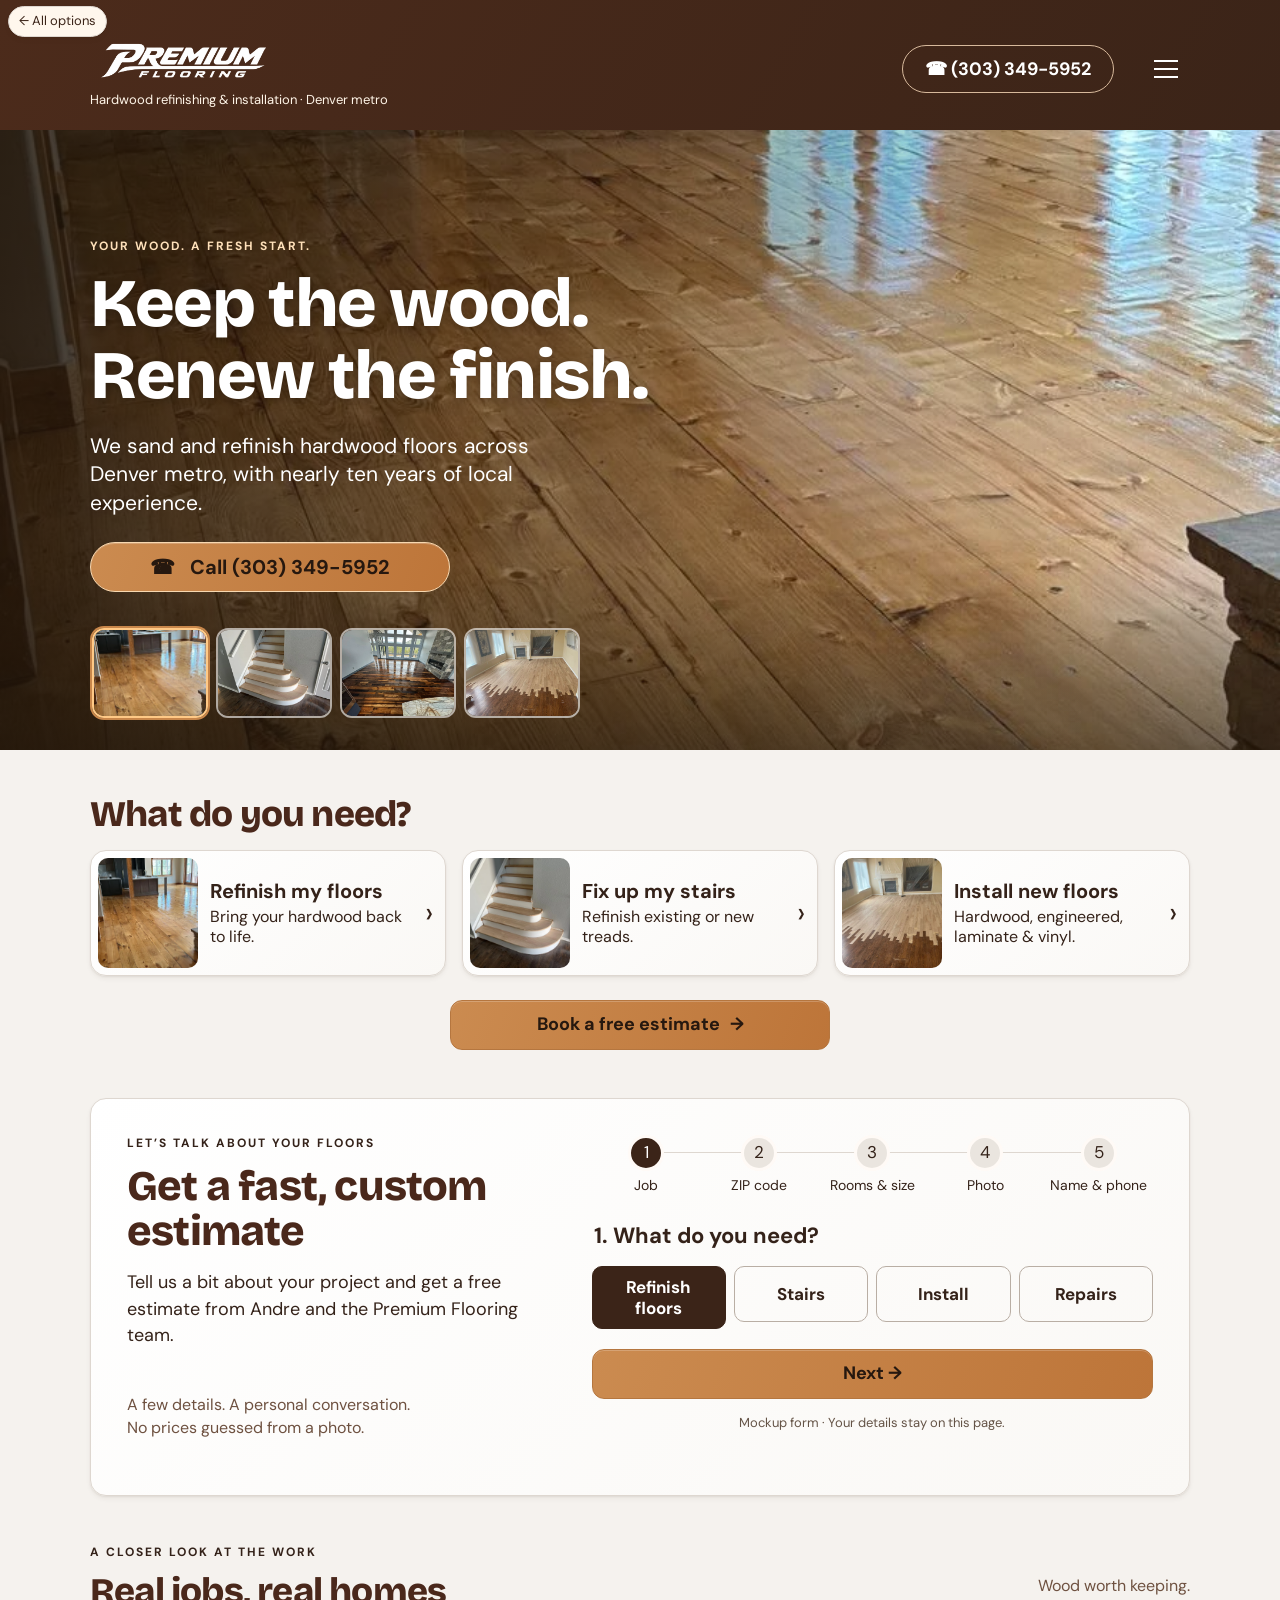
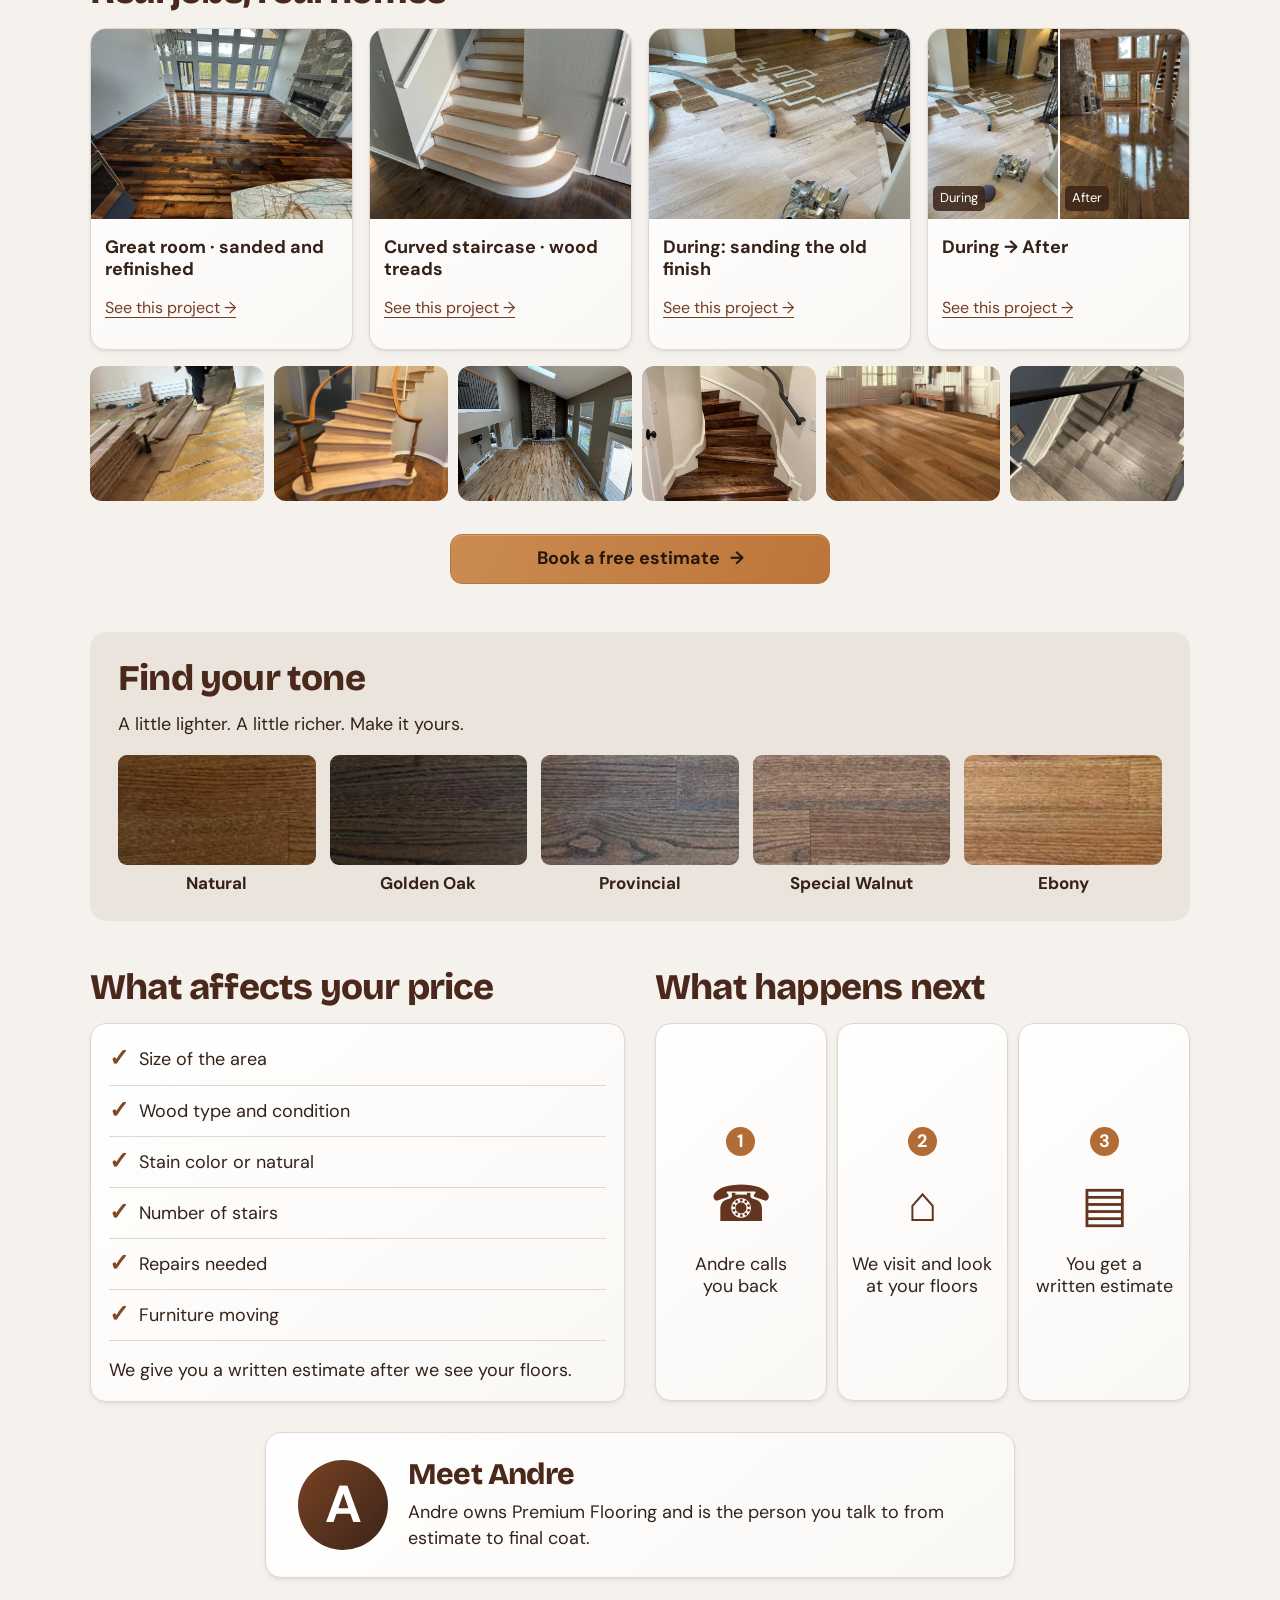
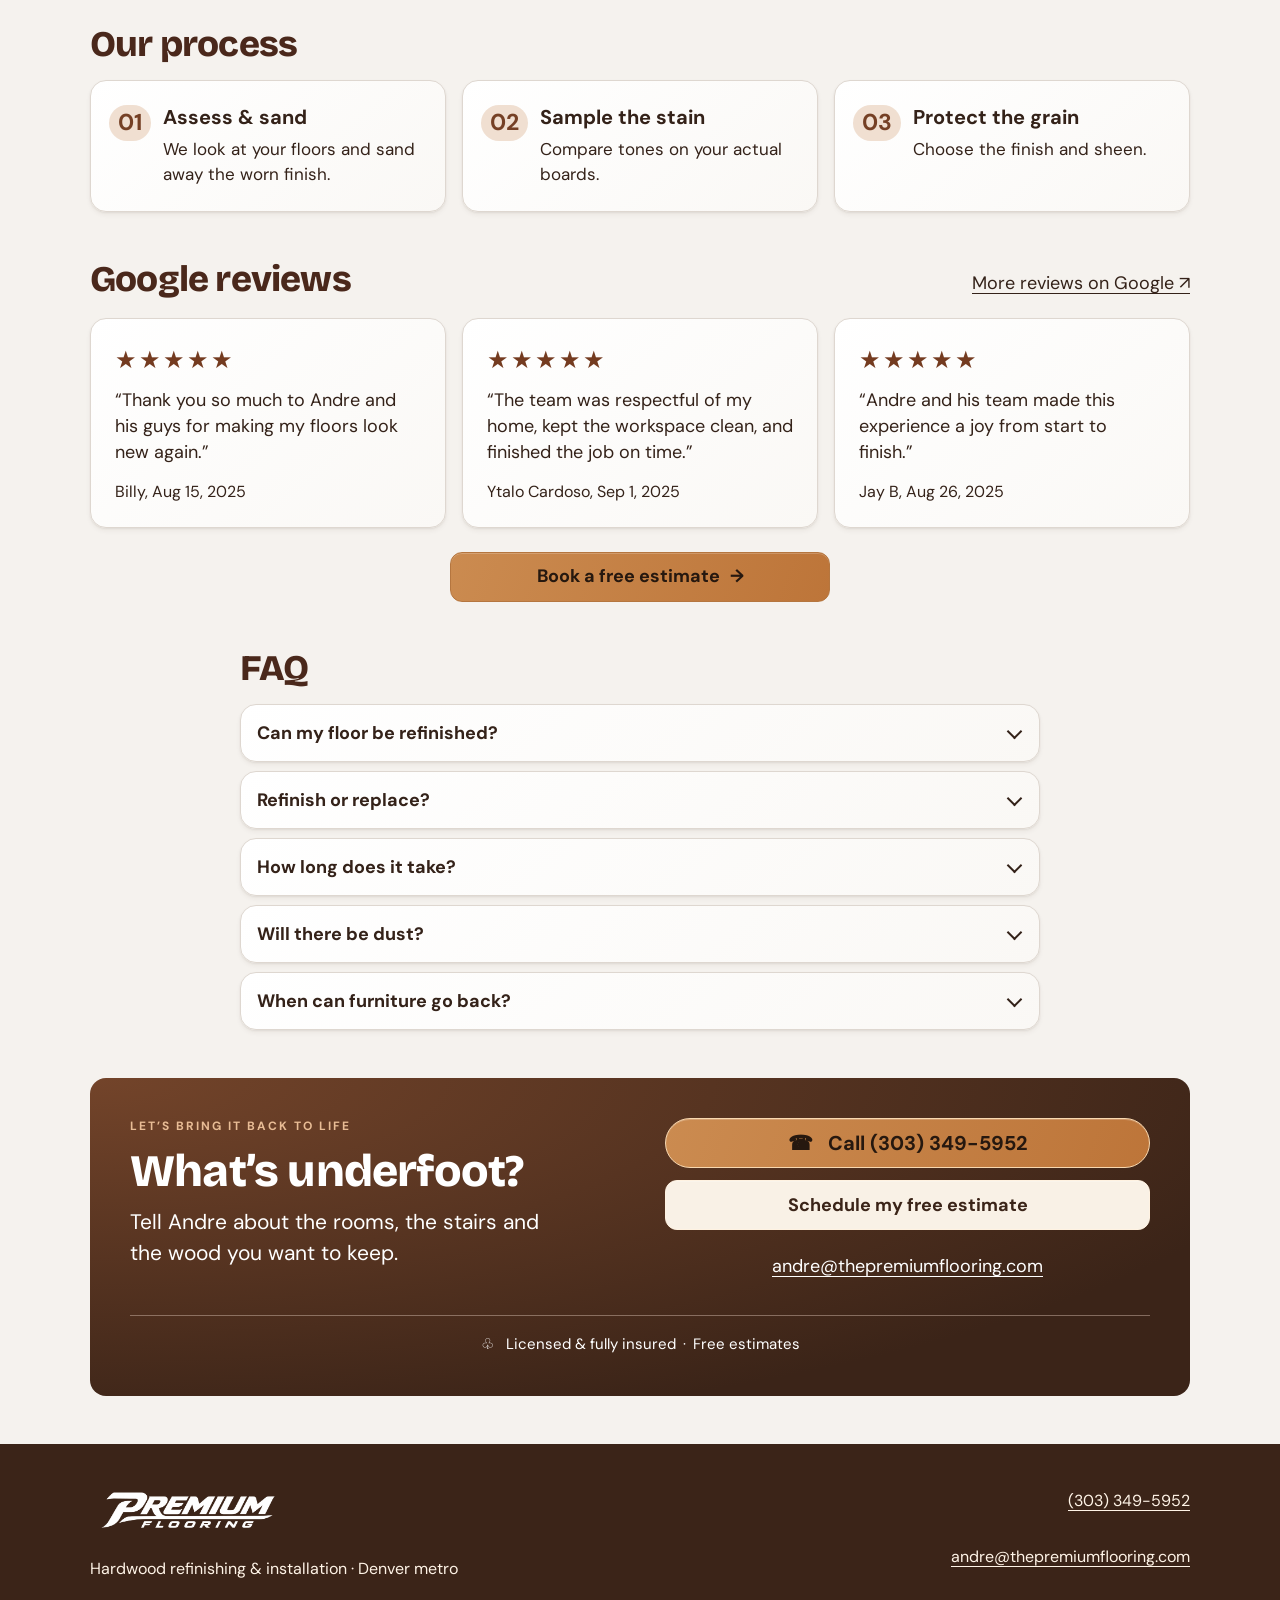
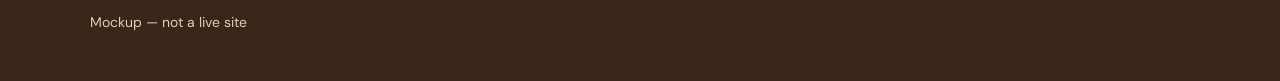
==== espresso-stain/index.html @ 198437f8 "Premium Flooring mobile mockups (5 options) Co-Authored-By: Claude Opus 5.5 <noreply@anthropic.com>" ====
<!doctype html>
<html lang="en">
<head><meta charset="utf-8"><meta name="robots" content="noindex,nofollow"><meta name="viewport" content="width=device-width,initial-scale=1"><meta name="theme-color" content="#3B2418"><title>Premium Flooring · Espresso &amp; Stain</title><link rel="stylesheet" href="style.css"><script src="script.js" defer></script></head>
<body>
<a class="all-options" href="../index.html">← All options</a>
<header class="header"><div class="header-inner"><a class="brand" href="#" aria-label="Premium Flooring home"><img src="../shared/img/logo-white.png" alt="Premium Flooring"><span>Hardwood refinishing &amp; installation · Denver metro</span></a><a class="header-phone" href="tel:+13033495952">☎ (303) 349-5952</a><button class="menu-toggle" aria-expanded="false" aria-controls="menu" aria-label="Open menu"><span></span><span></span><span></span></button><nav id="menu" hidden><a href="#services">Our services</a><a href="#projects">Real projects</a><a href="#reviews">Reviews</a><a href="#estimate">Book an estimate</a></nav></div></header>
<main>
<section class="hero" aria-labelledby="hero-title"><img id="hero-photo" class="hero-photo" src="../shared/img/oak-kitchen.webp" alt="Refinished oak floor in a sunlit kitchen"><div class="hero-shade"></div><div class="hero-content"><p class="eyebrow">Your wood. A fresh start.</p><h1 id="hero-title">Keep the wood.<br>Renew the finish.</h1><p>We sand and refinish hardwood floors across Denver metro, with nearly ten years of local experience.</p><a class="button call-pill" href="tel:+13033495952">☎ &nbsp; Call (303) 349-5952</a></div><div class="hero-gallery" aria-label="Choose a project photo"><button class="thumb selected" data-image="oak-kitchen" data-alt="Refinished oak floor in a sunlit kitchen" aria-label="Show oak kitchen" aria-pressed="true"><img src="../shared/img/oak-kitchen.webp" alt="Oak kitchen"></button><button class="thumb" data-image="curved-steps" data-alt="Curved staircase with warm wood treads" aria-label="Show curved staircase" aria-pressed="false"><img src="../shared/img/curved-steps.webp" alt="Curved staircase"></button><button class="thumb" data-image="window-wall" data-alt="Refinished hardwood in a bright great room" aria-label="Show great room" aria-pressed="false"><img src="../shared/img/window-wall.webp" alt="Bright great room"></button><button class="thumb" data-image="board-layout" data-alt="Wood flooring boards laid out for installation" aria-label="Show flooring installation" aria-pressed="false"><img src="../shared/img/board-layout.webp" alt="Floor installation"></button></div></section>
<div class="page-content">
<section id="services" class="section"><h2>What do you need?</h2><div class="service-grid"><a class="service card" href="#estimate" data-job="Refinish floors"><img src="../shared/img/oak-kitchen.webp" alt="Smooth refinished oak flooring"><div><h3>Refinish my floors</h3><p>Bring your hardwood back to life.</p></div><span aria-hidden="true">›</span></a><a class="service card" href="#estimate" data-job="Stairs"><img src="../shared/img/curved-steps.webp" alt="Refinished wooden staircase"><div><h3>Fix up my stairs</h3><p>Refinish existing or new treads.</p></div><span aria-hidden="true">›</span></a><a class="service card" href="#estimate" data-job="Install"><img src="../shared/img/board-layout.webp" alt="New floor boards during installation"><div><h3>Install new floors</h3><p>Hardwood, engineered, laminate &amp; vinyl.</p></div><span aria-hidden="true">›</span></a></div><a class="button section-button" href="#estimate">Book a free estimate <span aria-hidden="true">→</span></a></section>
<section id="estimate" class="section estimate card"><div class="estimate-intro"><p class="eyebrow">Let’s talk about your floors</p><h2>Get a fast,<br class="desktop-break"> custom estimate</h2><p>Tell us a bit about your project and get a free estimate from Andre and the Premium Flooring team.</p><p class="estimate-note">A few details. A personal conversation.<br>No prices guessed from a photo.</p></div><div class="wizard"><ol class="progress" aria-label="Estimate progress"><li aria-current="step"><span>1</span>Job</li><li><span>2</span>ZIP code</li><li><span>3</span>Rooms &amp; size</li><li><span>4</span>Photo</li><li><span>5</span>Name &amp; phone</li></ol><form id="estimate-form" novalidate>
<fieldset data-step="0"><legend>1. What do you need?</legend><div class="job-options"><label><input type="radio" name="job" value="Refinish floors" checked><span>Refinish floors</span></label><label><input type="radio" name="job" value="Stairs"><span>Stairs</span></label><label><input type="radio" name="job" value="Install"><span>Install</span></label><label><input type="radio" name="job" value="Repairs"><span>Repairs</span></label></div></fieldset>
<fieldset data-step="1" hidden><legend>2. Where’s your project?</legend><label for="zip">Your ZIP code</label><input id="zip" name="zip" inputmode="numeric" autocomplete="postal-code" maxlength="5" pattern="[0-9]{5}" placeholder="Enter your 5-digit ZIP code" required></fieldset>
<fieldset data-step="2" hidden><legend>3. Tell us about the space</legend><p class="field-help">Choose all the rooms that apply.</p><div class="room-options"><label><input type="checkbox" name="rooms" value="Living room"><span>Living room</span></label><label><input type="checkbox" name="rooms" value="Dining room"><span>Dining room</span></label><label><input type="checkbox" name="rooms" value="Kitchen"><span>Kitchen</span></label><label><input type="checkbox" name="rooms" value="Bedrooms"><span>Bedrooms</span></label><label><input type="checkbox" name="rooms" value="Hallway"><span>Hallway</span></label><label><input type="checkbox" name="rooms" value="Stairs"><span>Stairs</span></label></div><label for="size">Approximate size (optional)</label><input id="size" name="size" placeholder="e.g. 600 sq ft, or not sure"></fieldset>
<fieldset data-step="3" hidden><legend>4. Show us your floors</legend><p>A photo helps, but it's optional.</p><label class="upload" for="photo">＋ Add a project photo<input id="photo" name="photo" type="file" accept="image/*"></label></fieldset>
<fieldset data-step="4" hidden><legend>5. How can Andre reach you?</legend><label for="name">Your name (optional)</label><input id="name" name="name" autocomplete="name" placeholder="Your name"><label for="phone">Phone number</label><input id="phone" name="phone" type="tel" autocomplete="tel" placeholder="(303) 555-0123" required></fieldset>
<div id="summary" hidden><h3 tabindex="-1">Here is what you told us</h3><dl id="summary-details"></dl><button class="edit-button" type="button" id="edit">Edit your answers</button></div><p id="form-error" class="form-error" role="alert"></p><div class="form-actions"><button id="back" class="button secondary" type="button" hidden>Back</button><button id="next" class="button" type="submit">Next <span aria-hidden="true">→</span></button></div><p class="mockup-note">Mockup form · Your details stay on this page.</p></form><div id="confirmation" class="confirmation" role="status" hidden><span aria-hidden="true">✓</span><h3>Thanks for trying the estimate.</h3><p>Mockup only — nothing was sent. In the real site Andre would call you back.</p><button type="button" class="button secondary" id="restart">Review your answers</button></div></div></section>
<section id="projects" class="section"><div class="section-heading"><div><p class="eyebrow">A closer look at the work</p><h2>Real jobs, real homes</h2></div><span class="small-label">Wood worth keeping.</span></div><div class="project-grid"><article class="project card"><img src="../shared/img/window-wall.webp" alt="Great room with freshly sanded and refinished hardwood" loading="lazy"><div><h3>Great room · sanded and refinished</h3><a href="#">See this project →</a></div></article><article class="project card"><img src="../shared/img/curved-steps.webp" alt="Curved staircase with wood treads" loading="lazy"><div><h3>Curved staircase · wood treads</h3><a href="#">See this project →</a></div></article><article class="project card"><img src="../shared/img/sanding.webp" alt="Floor sanding in progress" loading="lazy"><div><h3>During: sanding the old finish</h3><a href="#">See this project →</a></div></article><article class="project card"><div class="before-after"><figure><img src="../shared/img/sanding.webp" alt="During: sanding the floor" loading="lazy"><figcaption>During</figcaption></figure><figure><img src="../shared/img/stone-fireplace.webp" alt="After: finished hardwood beside a stone fireplace" loading="lazy"><figcaption>After</figcaption></figure></div><div><h3>During → After</h3><a href="#">See this project →</a></div></article></div><div class="photo-strip" aria-label="More real flooring projects" tabindex="0"><img src="../shared/img/fitting-boards.webp" alt="Fitting new flooring boards" loading="lazy"><img src="../shared/img/fan-stair.webp" alt="Fan-shaped wooden stair treads" loading="lazy"><img src="../shared/img/light-filled-room.webp" alt="Hardwood floor in a light-filled room" loading="lazy"><img src="../shared/img/walnut-stair.webp" alt="Rich walnut stair treads" loading="lazy"><img src="../shared/img/sunlit-boards.webp" alt="Sunlight across wood flooring" loading="lazy"><img src="../shared/img/rail-detail.webp" alt="Wooden staircase railing detail" loading="lazy"></div><a class="button section-button" href="#estimate">Book a free estimate <span aria-hidden="true">→</span></a></section>
<section class="section tones"><h2>Find your tone</h2><p>A little lighter. A little richer. Make it yours.</p><div class="tone-grid"><figure><img src="../shared/img/stain-1.webp" alt="Natural wood stain sample" loading="lazy"><figcaption>Natural</figcaption></figure><figure><img src="../shared/img/stain-2.webp" alt="Golden Oak stain sample" loading="lazy"><figcaption>Golden Oak</figcaption></figure><figure><img src="../shared/img/stain-3.webp" alt="Provincial stain sample" loading="lazy"><figcaption>Provincial</figcaption></figure><figure><img src="../shared/img/stain-4.webp" alt="Special Walnut stain sample" loading="lazy"><figcaption>Special Walnut</figcaption></figure><figure><img src="../shared/img/stain-5.webp" alt="Ebony stain sample" loading="lazy"><figcaption>Ebony</figcaption></figure></div></section>
<div class="information-grid"><section class="section"><h2>What affects your price</h2><div class="card price"><ul><li>Size of the area</li><li>Wood type and condition</li><li>Stain color or natural</li><li>Number of stairs</li><li>Repairs needed</li><li>Furniture moving</li></ul><p>We give you a written estimate after we see your floors.</p></div></section><section class="section"><h2>What happens next</h2><ol class="next-steps"><li class="card"><span>1</span><div class="line-icon" aria-hidden="true">☎</div>Andre calls<br>you back</li><li class="card"><span>2</span><div class="line-icon" aria-hidden="true">⌂</div>We visit and look<br>at your floors</li><li class="card"><span>3</span><div class="line-icon" aria-hidden="true">▤</div>You get a<br>written estimate</li></ol></section></div>
<section class="section andre card"><div class="monogram" aria-hidden="true">A</div><div><h2>Meet Andre</h2><p>Andre owns Premium Flooring and is the person you talk to from estimate to final coat.</p></div></section>
<section class="section"><h2>Our process</h2><div class="process-grid"><article class="card process"><span class="process-number">01</span><div><h3>Assess &amp; sand</h3><p>We look at your floors and sand away the worn finish.</p></div></article><article class="card process"><span class="process-number">02</span><div><h3>Sample the stain</h3><p>Compare tones on your actual boards.</p></div></article><article class="card process"><span class="process-number">03</span><div><h3>Protect the grain</h3><p>Choose the finish and sheen.</p></div></article></div></section>
<section id="reviews" class="section"><div class="section-heading"><h2>Google reviews</h2><a href="#">More reviews on Google ↗</a></div><div class="review-grid"><figure class="card review"><div class="stars" aria-label="5 out of 5 stars">★★★★★</div><blockquote>“Thank you so much to Andre and his guys for making my floors look new again.”</blockquote><figcaption>Billy, Aug 15, 2025</figcaption></figure><figure class="card review"><div class="stars" aria-label="5 out of 5 stars">★★★★★</div><blockquote>“The team was respectful of my home, kept the workspace clean, and finished the job on time.”</blockquote><figcaption>Ytalo Cardoso, Sep 1, 2025</figcaption></figure><figure class="card review"><div class="stars" aria-label="5 out of 5 stars">★★★★★</div><blockquote>“Andre and his team made this experience a joy from start to finish.”</blockquote><figcaption>Jay B, Aug 26, 2025</figcaption></figure></div><a class="button section-button" href="#estimate">Book a free estimate <span aria-hidden="true">→</span></a></section>
<section class="section faq"><h2>FAQ</h2><details class="card"><summary>Can my floor be refinished?</summary><p>Usually, if the boards are solid wood or thick enough engineered wood; Andre checks the wear and past sanding at the visit.</p></details><details class="card"><summary>Refinish or replace?</summary><p>If the boards are sound, refinishing is usually the simpler option; we'll tell you honestly at the visit.</p></details><details class="card"><summary>How long does it take?</summary><p>It depends on the size, stain and finish; you'll get a timeline with your written estimate.</p></details><details class="card"><summary>Will there be dust?</summary><p>Sanding makes dust; we'll explain how we contain it and clean up.</p></details><details class="card"><summary>When can furniture go back?</summary><p>It depends on the finish; Andre will tell you walking, furniture and rug timing.</p></details></section>
<section class="section final-cta"><div><p class="eyebrow">Let’s bring it back to life</p><h2>What’s underfoot?</h2><p>Tell Andre about the rooms, the stairs and the wood you want to keep.</p></div><div class="cta-actions"><a class="button call-pill" href="tel:+13033495952">☎ &nbsp; Call (303) 349-5952</a><a class="button cream" href="#estimate">Schedule my free estimate</a><a class="email" href="mailto:andre@thepremiumflooring.com">andre@thepremiumflooring.com</a></div><p class="trust">♧ &nbsp; Licensed &amp; fully insured <span>·</span> Free estimates</p></section>
</div></main>
<footer><div class="footer-inner"><a href="#" aria-label="Premium Flooring home"><img src="../shared/img/logo-white.png" alt="Premium Flooring"></a><p>Hardwood refinishing &amp; installation · Denver metro</p><div><a href="tel:+13033495952">(303) 349-5952</a><a href="mailto:andre@thepremiumflooring.com">andre@thepremiumflooring.com</a></div><p class="footer-note">Mockup — not a live site</p></div></footer>
<nav class="bottom-bar" aria-label="Quick contact"><a href="tel:+13033495952"><span aria-hidden="true">☎</span> Call</a><a href="sms:+13033495952"><span aria-hidden="true">☏</span> Text</a><a href="#estimate"><span aria-hidden="true">▣</span> Book estimate</a></nav>
</body></html>
---- espresso-stain/style.css ----
@font-face{font-family:DM;src:url('../shared/fonts/dmsans-normal-400.ttf')}@font-face{font-family:DM;src:url('../shared/fonts/dmsans-normal-700.ttf');font-weight:700}@font-face{font-family:Bricolage;src:url('../shared/fonts/bricolagegrotesque-normal-800.ttf');font-weight:800}
:root{--espresso:#3b2418;--caramel:#c8864a;--ink:#342219;--paper:#f5f2ee;--border:#ded7d0;--shadow:0 3px 5px #3b24180d,0 1px 2px #3b241812}*{box-sizing:border-box}html{scroll-behavior:smooth;scroll-padding-top:28px}body{margin:0;background:var(--paper);color:var(--ink);font:18px/1.45 DM,Arial,sans-serif}h1,h2,h3,p,figure,blockquote{margin:0}h1,h2{font-family:Bricolage,Arial,sans-serif;font-weight:800;line-height:1.06;letter-spacing:-.8px}h2{font-size:30px;margin-bottom:16px;color:#4a281b}h3{font-size:20px;line-height:1.2}a{color:inherit;text-underline-offset:4px}button,input{font:inherit}button,a,input,summary{-webkit-tap-highlight-color:transparent}button,a,summary{touch-action:manipulation}button{cursor:pointer}img{display:block;width:100%;object-fit:cover}button:focus-visible,a:focus-visible,input:focus-visible,summary:focus-visible,.photo-strip:focus-visible{outline:3px solid #9b531f;outline-offset:4px}button:focus-visible{outline-offset:3px}[hidden]{display:none!important}.all-options{position:fixed;z-index:30;left:8px;top:6px;background:#fff7ed;color:var(--espresso);border:1px solid var(--border);border-radius:20px;font-size:13px;padding:5px 10px;box-shadow:var(--shadow);text-decoration:none}.header{background:linear-gradient(120deg,#4c2b1b,var(--espresso));color:white;padding:42px 18px 16px}.header-inner{position:relative;max-width:1100px;margin:auto;display:flex;align-items:center;gap:18px;flex-wrap:wrap}.brand{flex:1;text-decoration:none;min-width:0}.brand img{width:225px;max-width:100%;height:57px;object-fit:contain;object-position:left center}.brand span{font-size:12px;display:block;margin-top:1px;color:#fff5e8}.header-phone{display:none}.menu-toggle{border:0;background:transparent;width:48px;height:48px;display:flex;flex-direction:column;align-items:center;justify-content:center;gap:6px;color:white}.menu-toggle span{width:24px;height:2px;background:currentColor}#menu{width:100%;display:grid;border-top:1px solid #ffffff40;padding-top:10px}#menu a{padding:12px;text-decoration:none}.hero{position:relative;height:590px;isolation:isolate;overflow:hidden;background:var(--espresso);color:white}.hero-photo,.hero-shade{position:absolute;inset:0;height:100%;z-index:-2}.hero-photo{object-position:center}.hero-shade{z-index:-1;background:linear-gradient(180deg,transparent 8%,#21130a14 20%,#21130aab 57%,#21130ad9 100%)}.hero-content{position:absolute;bottom:142px;left:22px;right:22px;max-width:620px}.eyebrow{text-transform:uppercase;letter-spacing:2px;font-size:12px;font-weight:700;margin-bottom:12px}.hero-content .eyebrow{color:#ffe1ba}.hero h1{font-size:42px;letter-spacing:-1.4px;text-shadow:0 2px 10px #0003}.hero-content>p:not(.eyebrow){margin:13px 0 20px;max-width:460px;line-height:1.35}.button{min-height:50px;background:linear-gradient(110deg,#cb8b50,#bd7539);color:#26180f;border:1px solid #b5763f;border-radius:12px;display:flex;align-items:center;justify-content:center;gap:10px;text-align:center;padding:12px 16px;font-weight:700;text-decoration:none;line-height:1.2;box-shadow:inset 0 1px 0 #ffffff35}.button:hover{filter:brightness(1.06)}.call-pill{border-radius:40px;border-color:#f8d8b0;font-size:20px}.hero .button{max-width:360px}.hero-gallery{position:absolute;bottom:23px;left:22px;right:22px;display:flex;gap:8px;overflow-x:auto;scroll-snap-type:x mandatory;padding:4px 2px;scrollbar-width:none}.thumb{flex:0 0 76px;height:80px;padding:0;border:2px solid #fff9;border-radius:12px;overflow:hidden;background:transparent;scroll-snap-align:start}.thumb img{height:100%}.thumb.selected{border-color:#ffc986;box-shadow:0 0 0 2px #c8864a}.page-content{max-width:1100px;margin:auto;padding:28px 18px 0}.section{margin-bottom:34px;scroll-margin-top:28px}.card{background:linear-gradient(140deg,#fff,#faf8f5);border:1px solid var(--border);border-radius:16px;box-shadow:var(--shadow)}.service-grid{display:grid;gap:10px}.service{display:flex;gap:13px;align-items:center;padding:7px;text-decoration:none;min-height:98px}.service img{height:82px;width:95px;border-radius:10px;flex-shrink:0}.service div{flex:1}.service h3{font-size:19px}.service p{font-size:16px;margin-top:4px;line-height:1.25}.service>span{font-size:30px;margin-right:5px}.section-button{margin-top:18px;width:100%}.estimate{padding:22px 18px}.estimate-intro>p:not(.eyebrow){margin-bottom:20px}.estimate-note{display:none}.progress{list-style:none;display:flex;justify-content:space-between;padding:0;margin:0 0 24px;gap:4px;position:relative}.progress:before{content:"";position:absolute;top:17px;left:9%;right:9%;height:1px;background:var(--border)}.progress li{position:relative;flex:1;text-align:center;font-size:12px;line-height:1.15}.progress span{background:#eae5df;border:3px solid #fffaf6;width:36px;height:36px;display:grid;place-items:center;border-radius:50%;font-size:17px;margin:0 auto 6px}.progress li[aria-current] span,.progress li.complete span{background:var(--espresso);color:white}fieldset{padding:0;margin:0;border:0;min-width:0}legend{font-weight:700;font-size:22px;margin-bottom:17px;line-height:1.2}label{display:block;font-weight:700;margin-bottom:7px}input:not([type=radio]):not([type=checkbox]){width:100%;min-height:52px;border:1px solid #a99c90;border-radius:9px;background:white;padding:12px;margin-bottom:15px;color:var(--ink)}.job-options,.room-options{display:grid;grid-template-columns:1fr 1fr;gap:8px}.job-options label,.room-options label{position:relative;margin:0}.job-options input,.room-options input{position:absolute;opacity:0;inset:0;width:100%;height:100%;margin:0;cursor:pointer}.job-options span,.room-options span{min-height:56px;border:1px solid #b9aea4;display:flex;align-items:center;justify-content:center;border-radius:10px;padding:10px;font-size:17px;text-align:center;line-height:1.2}.job-options input:checked+span,.room-options input:checked+span{background:var(--espresso);color:white;border-color:var(--espresso)}.job-options input:focus-visible+span,.room-options input:focus-visible+span{outline:3px solid var(--caramel);outline-offset:2px}.room-options{margin:14px 0 20px}.field-help{margin-bottom:8px}.upload{border:1px dashed #aa8e77;border-radius:12px;padding:18px;margin-top:18px}.upload input{font-size:15px;margin-top:16px}.form-actions{display:flex;gap:10px;margin-top:20px}.form-actions .button{flex:1}.secondary{background:#fff;color:var(--espresso);border-color:#ac9d8f;box-shadow:none}.mockup-note{font-size:13px;margin-top:15px;color:#655447;text-align:center}.form-error{color:#9a251c;font-weight:700;margin-top:12px}.form-error:empty{display:none}#summary h3{margin-bottom:16px}dl{margin:0}dl>div{padding:9px 0;border-bottom:1px solid var(--border)}dt{font-weight:700}dd{margin:2px 0 0;overflow-wrap:anywhere}.edit-button{background:none;border:0;text-decoration:underline;color:var(--espresso);padding:12px 0;min-height:48px}.confirmation>span{display:grid;place-items:center;background:var(--espresso);color:white;width:50px;height:50px;border-radius:50%;margin-bottom:15px}.confirmation p{margin:15px 0}.section-heading>a{display:inline-flex;align-items:center;min-height:48px;margin-bottom:10px}.small-label{display:none}.project-grid{display:grid;grid-template-columns:1fr 1fr;gap:10px}.project{overflow:hidden}.project>img,.before-after{height:142px}.project>div:not(.before-after){padding:12px 10px}.project h3{font-size:17px;line-height:1.25}.project a{font-size:15px;display:flex;align-items:center;min-height:48px;color:#773c21}.before-after{display:flex;gap:2px}.before-after figure{position:relative;width:50%}.before-after img{height:100%}.before-after figcaption{position:absolute;bottom:8px;left:5px;background:#3b2418dd;color:white;border-radius:5px;font-size:13px;padding:3px 7px}.photo-strip{display:flex;gap:10px;overflow-x:auto;margin-top:16px;padding-bottom:9px;scroll-snap-type:x mandatory;scrollbar-color:#b58d6c #eae3db;scrollbar-width:thin}.photo-strip img{flex:0 0 140px;width:140px;height:112px;border-radius:12px;scroll-snap-align:start}.tones>p{margin:-3px 0 18px}.tone-grid{display:grid;grid-template-columns:repeat(5,1fr);gap:6px}.tone-grid img{height:66px;border-radius:9px}.tone-grid figcaption{font-size:13px;line-height:1.2;text-align:center;font-weight:700;margin-top:8px}.price{padding:10px 18px 18px}.price ul{list-style:none;margin:0;padding:0}.price li{border-bottom:1px solid var(--border);padding:12px 0 12px 30px;position:relative}.price li:before{content:"✓";position:absolute;left:0;color:#834722;font-size:24px;font-weight:700;top:7px}.price p{margin-top:16px}.next-steps{display:grid;grid-template-columns:repeat(3,1fr);gap:10px;list-style:none;padding:0;margin:0}.next-steps li{text-align:center;padding:16px 7px;font-size:16px;line-height:1.25;position:relative}.next-steps li>span{display:grid;place-items:center;background:#b16d35;color:white;width:29px;height:29px;margin:auto;border-radius:50%;font-weight:700}.line-icon{font-size:38px;line-height:1.3;color:#63341e;margin:6px 0}.andre{display:flex;align-items:center;gap:20px;padding:24px 20px}.monogram{border-radius:50%;width:76px;height:76px;flex-shrink:0;display:grid;place-items:center;font-size:52px;font-weight:700;background:linear-gradient(130deg,#794224,#3b2418);color:white}.andre h2{font-size:28px;margin-bottom:8px}.andre p{font-size:18px}.process-grid{display:grid;gap:10px}.process{display:flex;align-items:flex-start;gap:14px;padding:20px 16px}.process-number{font-size:23px;font-weight:700;color:#754025;background:#f0dfd1;padding:4px 9px;border-radius:30px;line-height:1.2}.process p{margin-top:8px}.review-grid{display:grid;gap:12px}.review{padding:20px}.stars{color:#743b20;font-size:24px;letter-spacing:2px;margin-bottom:10px}.review figcaption{font-size:16px;margin-top:14px}.faq details{margin-bottom:9px;padding:0 16px}.faq summary{font-weight:700;padding:15px 24px 15px 0;cursor:pointer;position:relative;list-style:none;min-height:56px}.faq summary::-webkit-details-marker{display:none}.faq summary:after{content:"";width:9px;height:9px;position:absolute;right:3px;top:21px;transform:rotate(45deg);border-right:2px solid;border-bottom:2px solid}.faq details[open] summary:after{transform:rotate(225deg);top:26px}.faq details p{padding:0 0 18px}.final-cta{background:radial-gradient(ellipse at top left,#73442a,var(--espresso) 80%);color:white;border-radius:16px;padding:26px 22px;margin-top:36px}.final-cta h2{color:white;font-size:36px;margin-bottom:12px}.final-cta .eyebrow{color:#e8bc95}.cta-actions{display:grid;gap:12px;margin-top:24px}.cream{background:#f9f1e6;color:var(--espresso);border-color:#fff2e1}.email{display:flex;align-items:center;justify-content:center;min-height:48px;font-size:15px;overflow-wrap:anywhere}.trust{border-top:1px solid #cfb6a77d;padding-top:18px;margin-top:18px;font-size:15px;text-align:center}.trust span{padding:0 3px}footer{background:var(--espresso);color:#fff4e7;padding:32px 22px 105px}.footer-inner{max-width:1100px;margin:auto}.footer-inner img{width:220px;height:65px;object-fit:contain;object-position:left}.footer-inner>p{margin:16px 0}.footer-inner>div{display:flex;flex-direction:column;gap:8px}.footer-inner>div a{display:flex;align-items:center;min-height:48px;font-size:16px}.footer-inner .footer-note{font-size:14px;color:#e1cbbb}.bottom-bar{position:fixed;bottom:0;left:0;right:0;z-index:20;background:linear-gradient(#54301e,#3b2418);color:white;display:flex;padding:8px 4px max(8px,env(safe-area-inset-bottom));box-shadow:0 -2px 12px #3b241828}.bottom-bar a{display:flex;flex:1;justify-content:center;align-items:center;gap:7px;min-height:48px;text-decoration:none;font-size:15px;white-space:nowrap}.bottom-bar a+a{border-left:1px solid #e3c7b88c}.bottom-bar a:last-child{flex:1.5}.bottom-bar span{font-size:23px}
@media(min-width:600px){.hero h1{font-size:56px}.hero-content{left:40px}.hero-gallery{left:40px}.thumb{flex-basis:100px;height:84px}.project>img,.before-after{height:220px}.tone-grid img{height:100px}.tone-grid figcaption{font-size:17px}.page-content{padding:40px 28px 0}.job-options{grid-template-columns:repeat(4,1fr)}}
@media(min-width:900px){.header{padding:28px 30px 20px}.header-inner{flex-wrap:nowrap}.brand img{width:260px;height:62px}.brand span{font-size:13px}.header-phone{display:flex;align-items:center;min-height:48px;text-decoration:none;font-weight:700;border:1px solid #d7b99c;border-radius:30px;padding:8px 22px}.menu-toggle{margin-left:10px}#menu{position:absolute;right:0;top:85px;background:var(--espresso);z-index:10;width:260px;padding:12px;border:1px solid #7b5b48;border-radius:12px}.hero{height:620px;max-width:1440px;margin:auto}.hero-photo{object-position:center 57%}.hero-shade{background:linear-gradient(90deg,#20150adb, #20150a66 50%,#20150a00 85%),linear-gradient(0deg,#20150a99,transparent 30%)}.hero-content{left:max(40px,calc((100% - 1100px)/2));bottom:158px}.hero h1{font-size:68px}.hero-content>p:not(.eyebrow){font-size:21px;margin:20px 0 25px}.hero-gallery{left:max(40px,calc((100% - 1100px)/2));bottom:28px}.thumb{height:90px;flex-basis:116px}.page-content{padding:46px 0 0}.section{margin-bottom:48px}h2{font-size:36px}.service-grid{grid-template-columns:repeat(3,1fr);gap:16px}.service{align-items:center;gap:12px}.service img{width:100px;height:110px}.service p{font-size:16px}.service h3{font-size:20px}.section-button{max-width:380px;margin:24px auto 0}.estimate{display:grid;grid-template-columns:.85fr 1.15fr;gap:50px;padding:36px}.estimate h2{font-size:42px}.estimate-note{display:block;font-size:16px;color:#6e5140;padding-top:25px}.progress{margin-bottom:30px}.progress li{font-size:14px}.section-heading{display:flex;align-items:center;justify-content:space-between}.small-label{display:block;font-size:16px;color:#6e5140}.project-grid{grid-template-columns:repeat(4,1fr);gap:16px}.project>img,.before-after{height:190px}.project>div:not(.before-after){padding:17px 14px}.project h3{font-size:18px;min-height:48px}.project a{font-size:16px}.photo-strip img{flex-basis:174px;width:174px;height:135px}.tones{padding:28px;background:#ebe4dc;border-radius:16px}.tone-grid{gap:14px}.tone-grid img{height:110px}.information-grid{display:grid;grid-template-columns:1fr 1fr;gap:30px}.information-grid .section{margin-bottom:30px}.next-steps{height:calc(100% - 55px)}.next-steps li{padding:27px 10px;font-size:18px;display:flex;flex-direction:column;align-items:center;justify-content:center}.next-steps li>span{margin:0 auto}.line-icon{font-size:50px;margin:16px 0}.andre{padding:26px 32px;max-width:750px;margin-left:auto;margin-right:auto}.andre h2{font-size:30px}.monogram{width:90px;height:90px}.process-grid,.review-grid{grid-template-columns:repeat(3,1fr);gap:16px}.process{padding:24px 18px;gap:12px}.process p{font-size:17px}.review{padding:24px}.review blockquote{font-size:18px}.faq{max-width:800px;margin-left:auto;margin-right:auto}.final-cta{display:grid;grid-template-columns:1fr 1fr;gap:20px 50px;padding:40px}.final-cta h2{font-size:45px}.final-cta>div>p:not(.eyebrow){max-width:420px;font-size:21px}.cta-actions{margin-top:0}.trust{grid-column:1/-1;margin-top:5px}.email{font-size:18px}footer{padding:32px 30px}.footer-inner{display:grid;grid-template-columns:1fr 1fr;gap:0 35px}.footer-inner>div{grid-column:2;grid-row:1/3;align-items:flex-end}.footer-inner>p{font-size:16px}.bottom-bar{display:none}.desktop-break{display:none}}@media(prefers-reduced-motion:reduce){html{scroll-behavior:auto}}
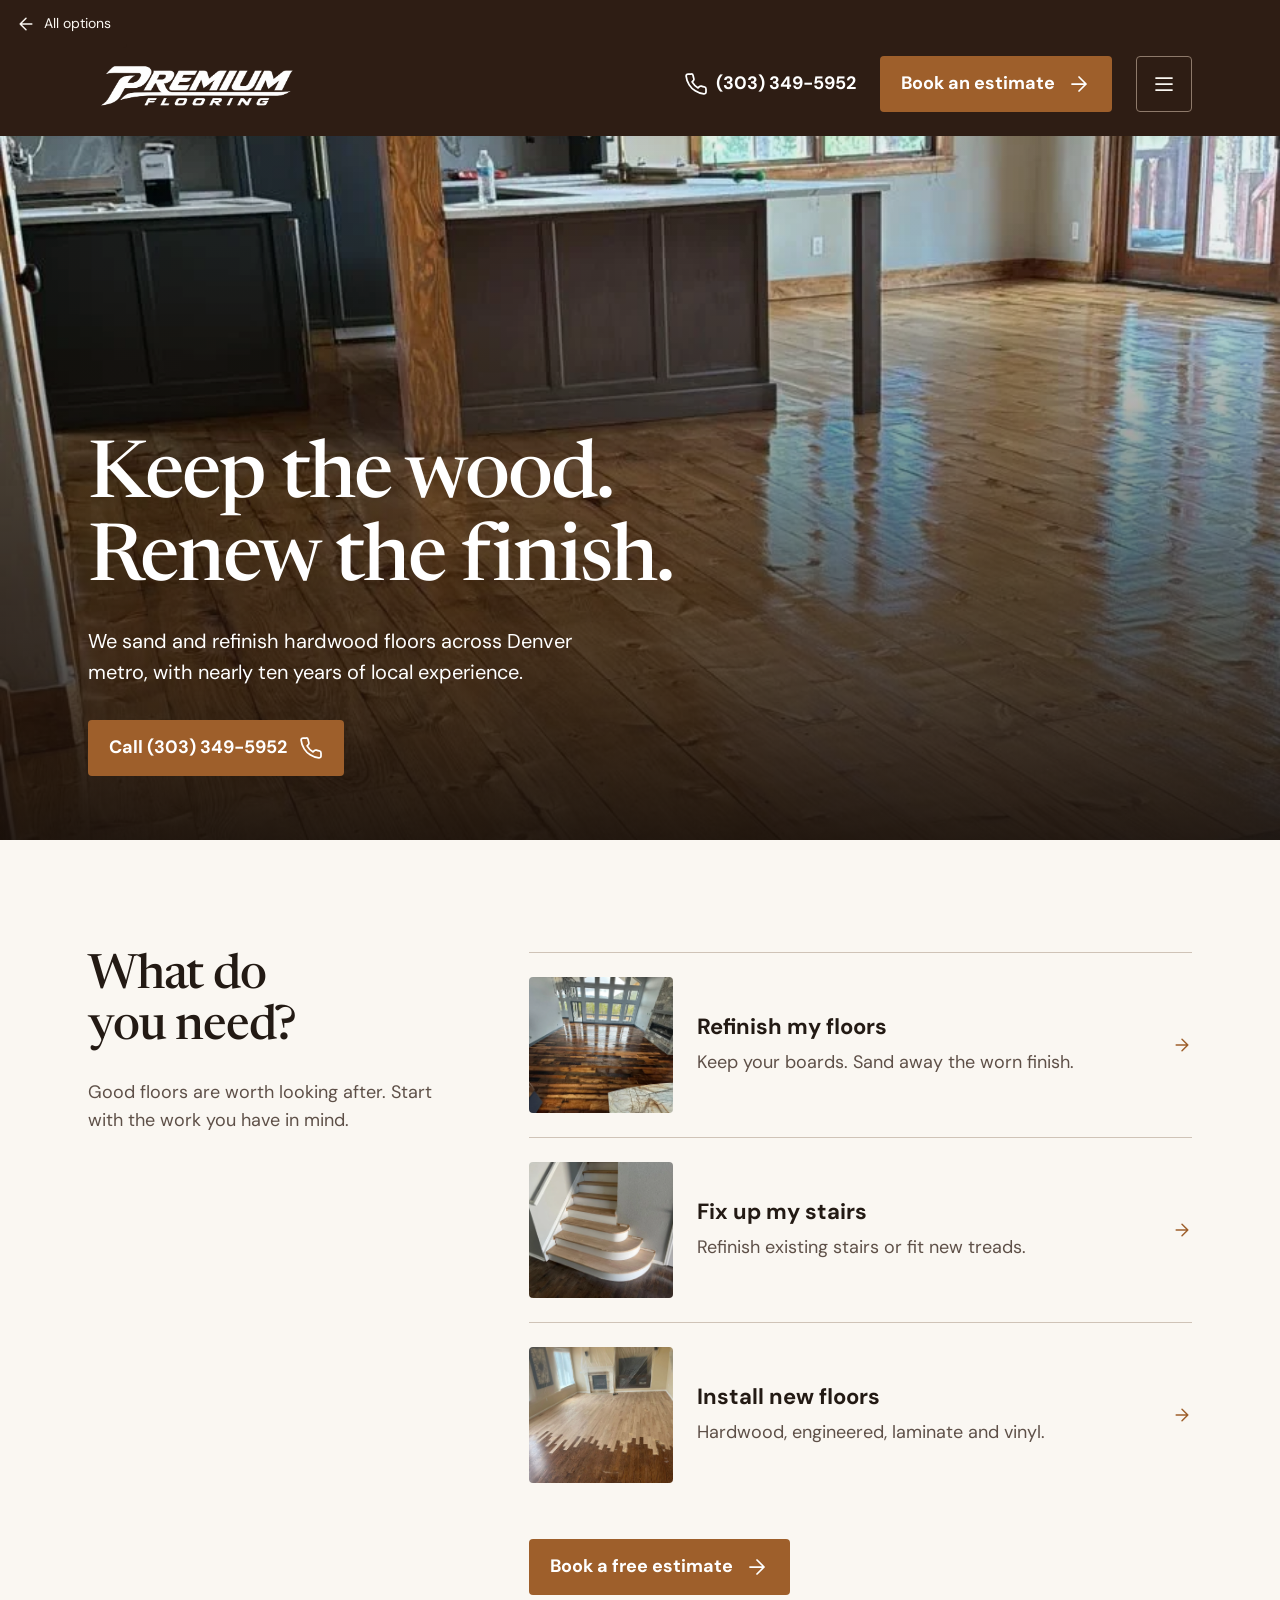
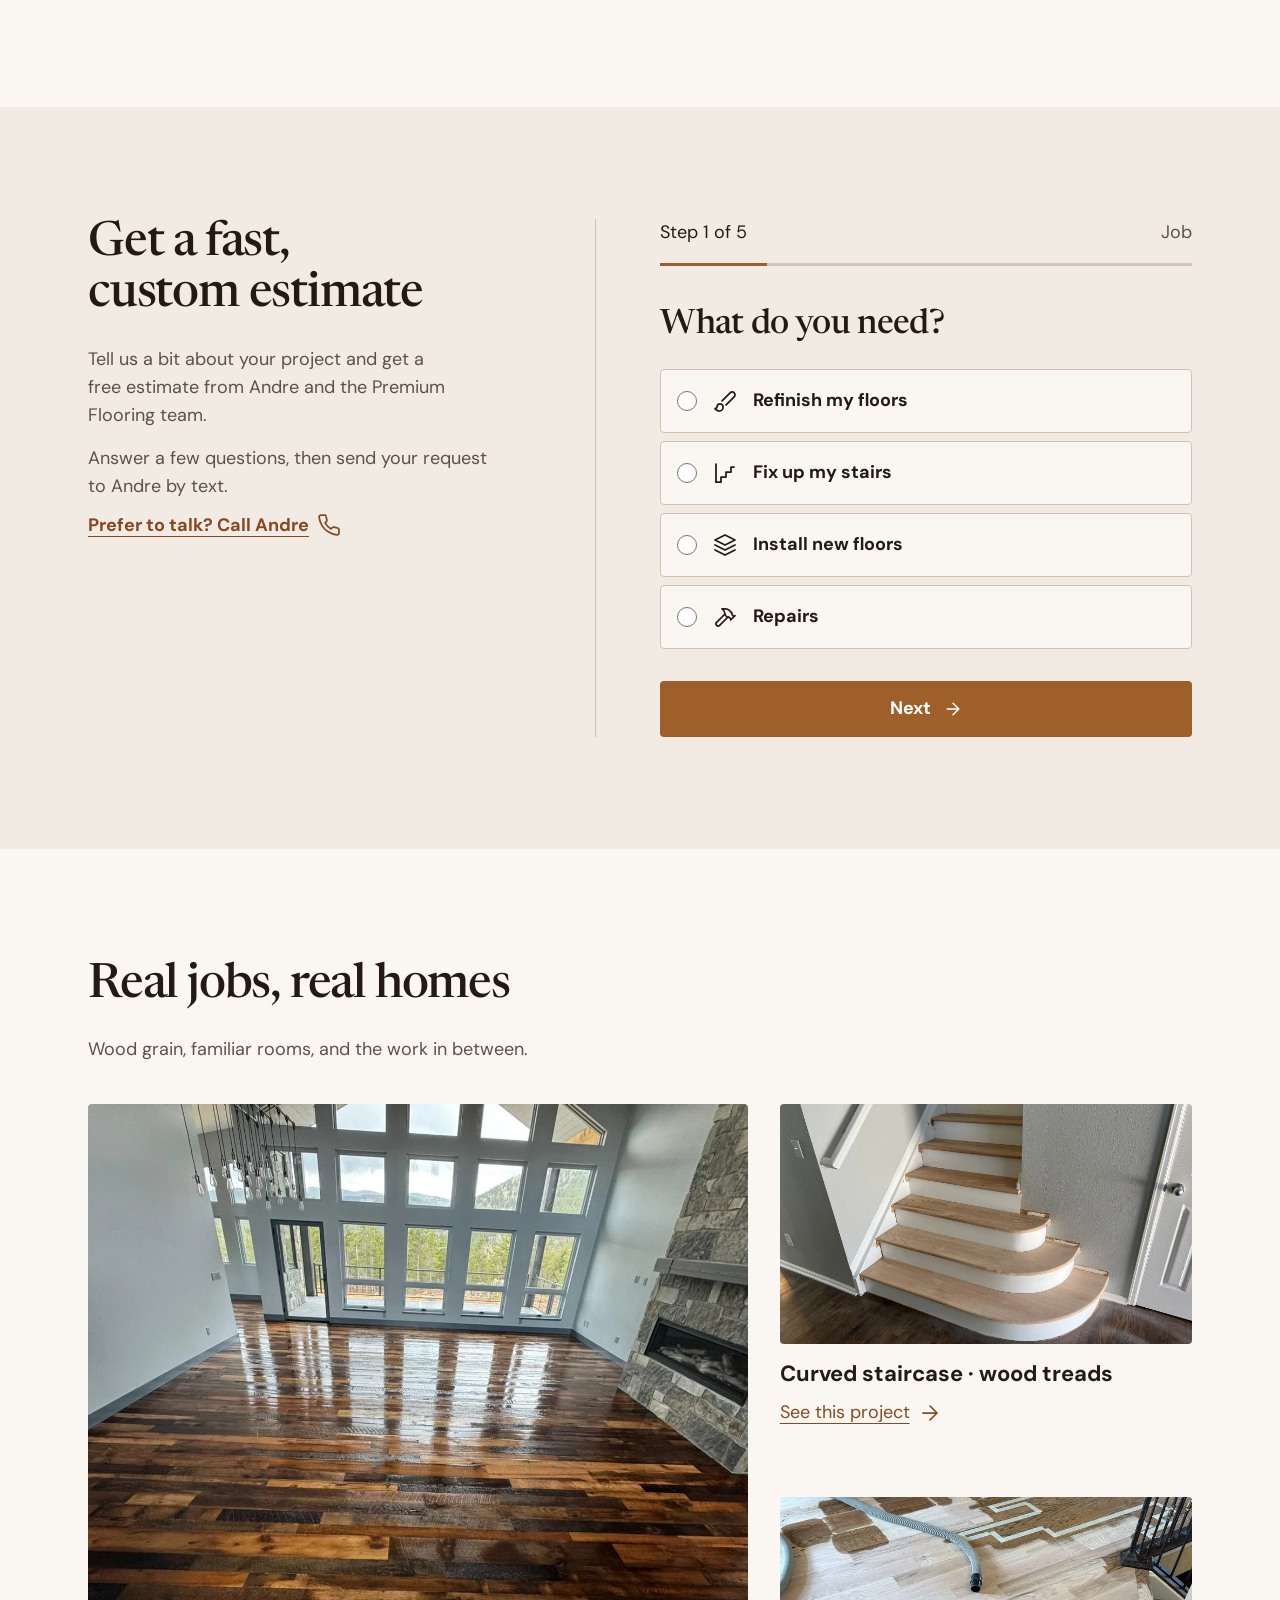
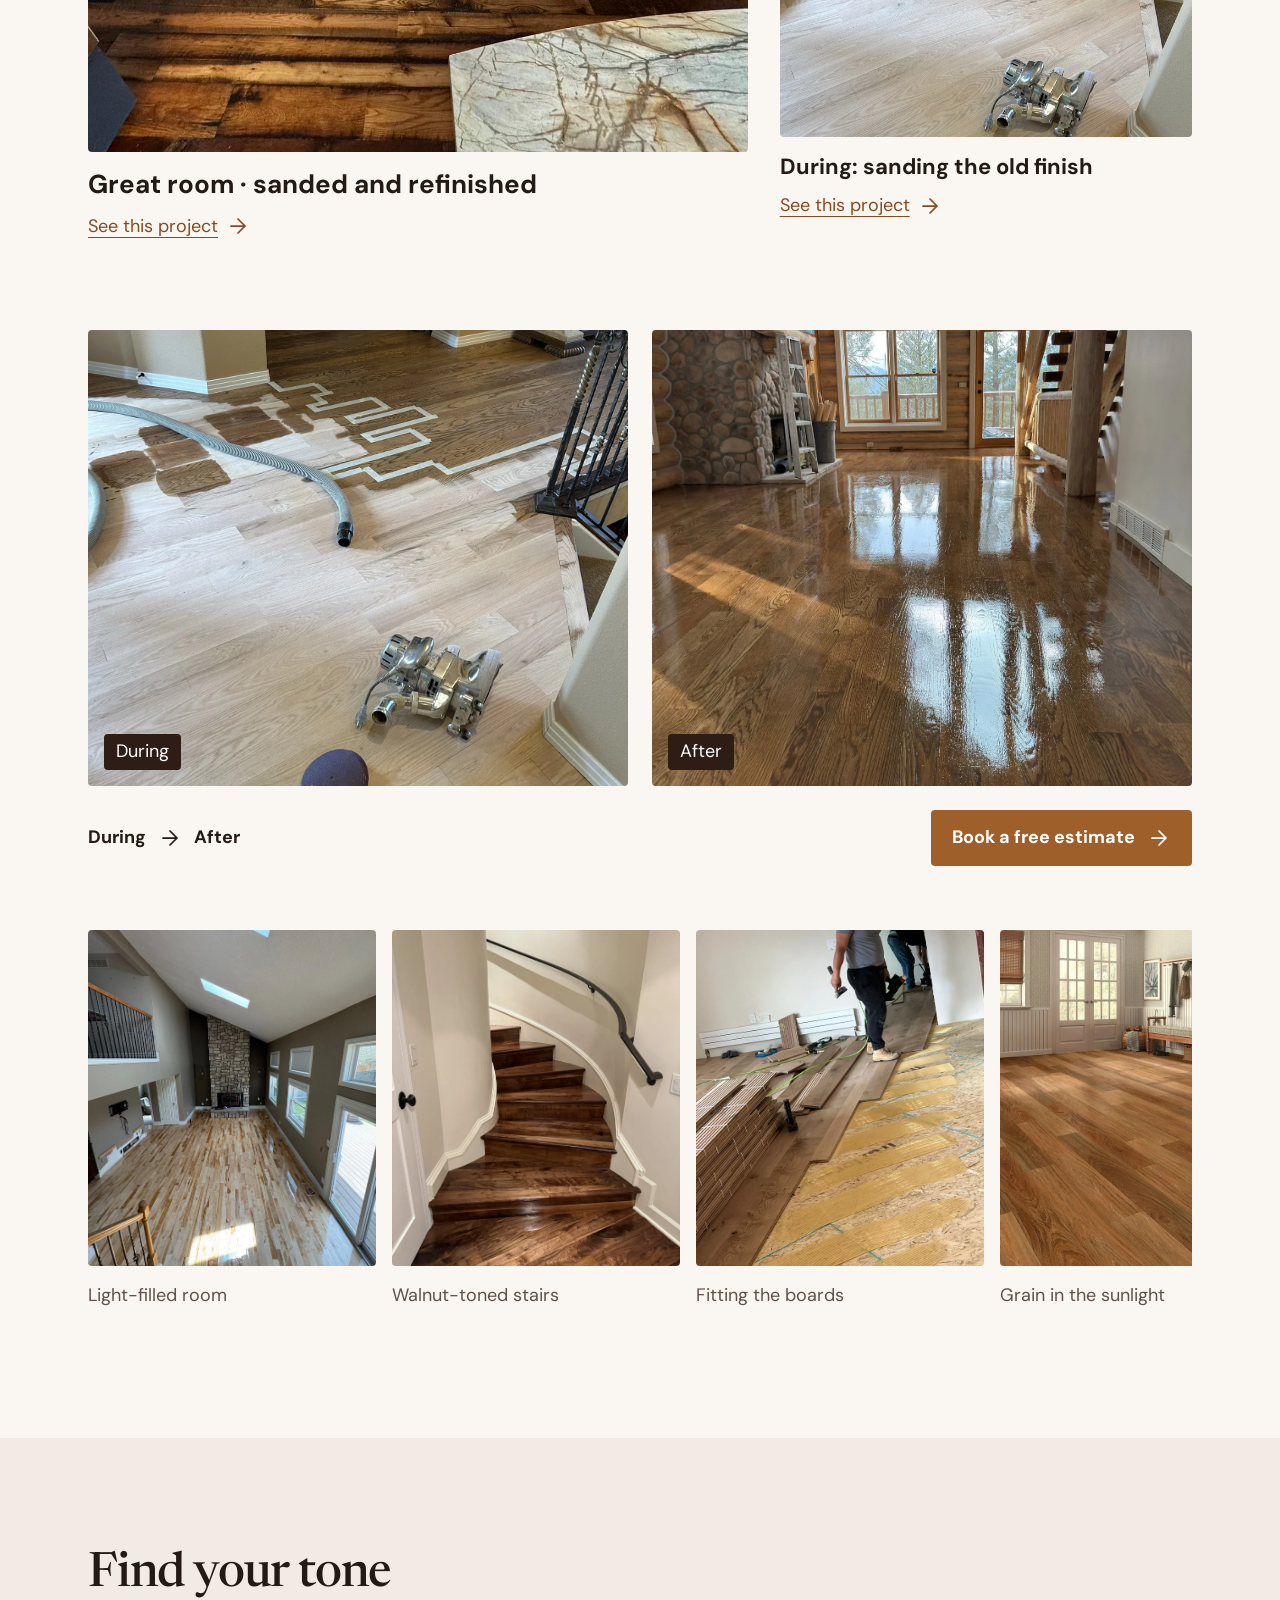
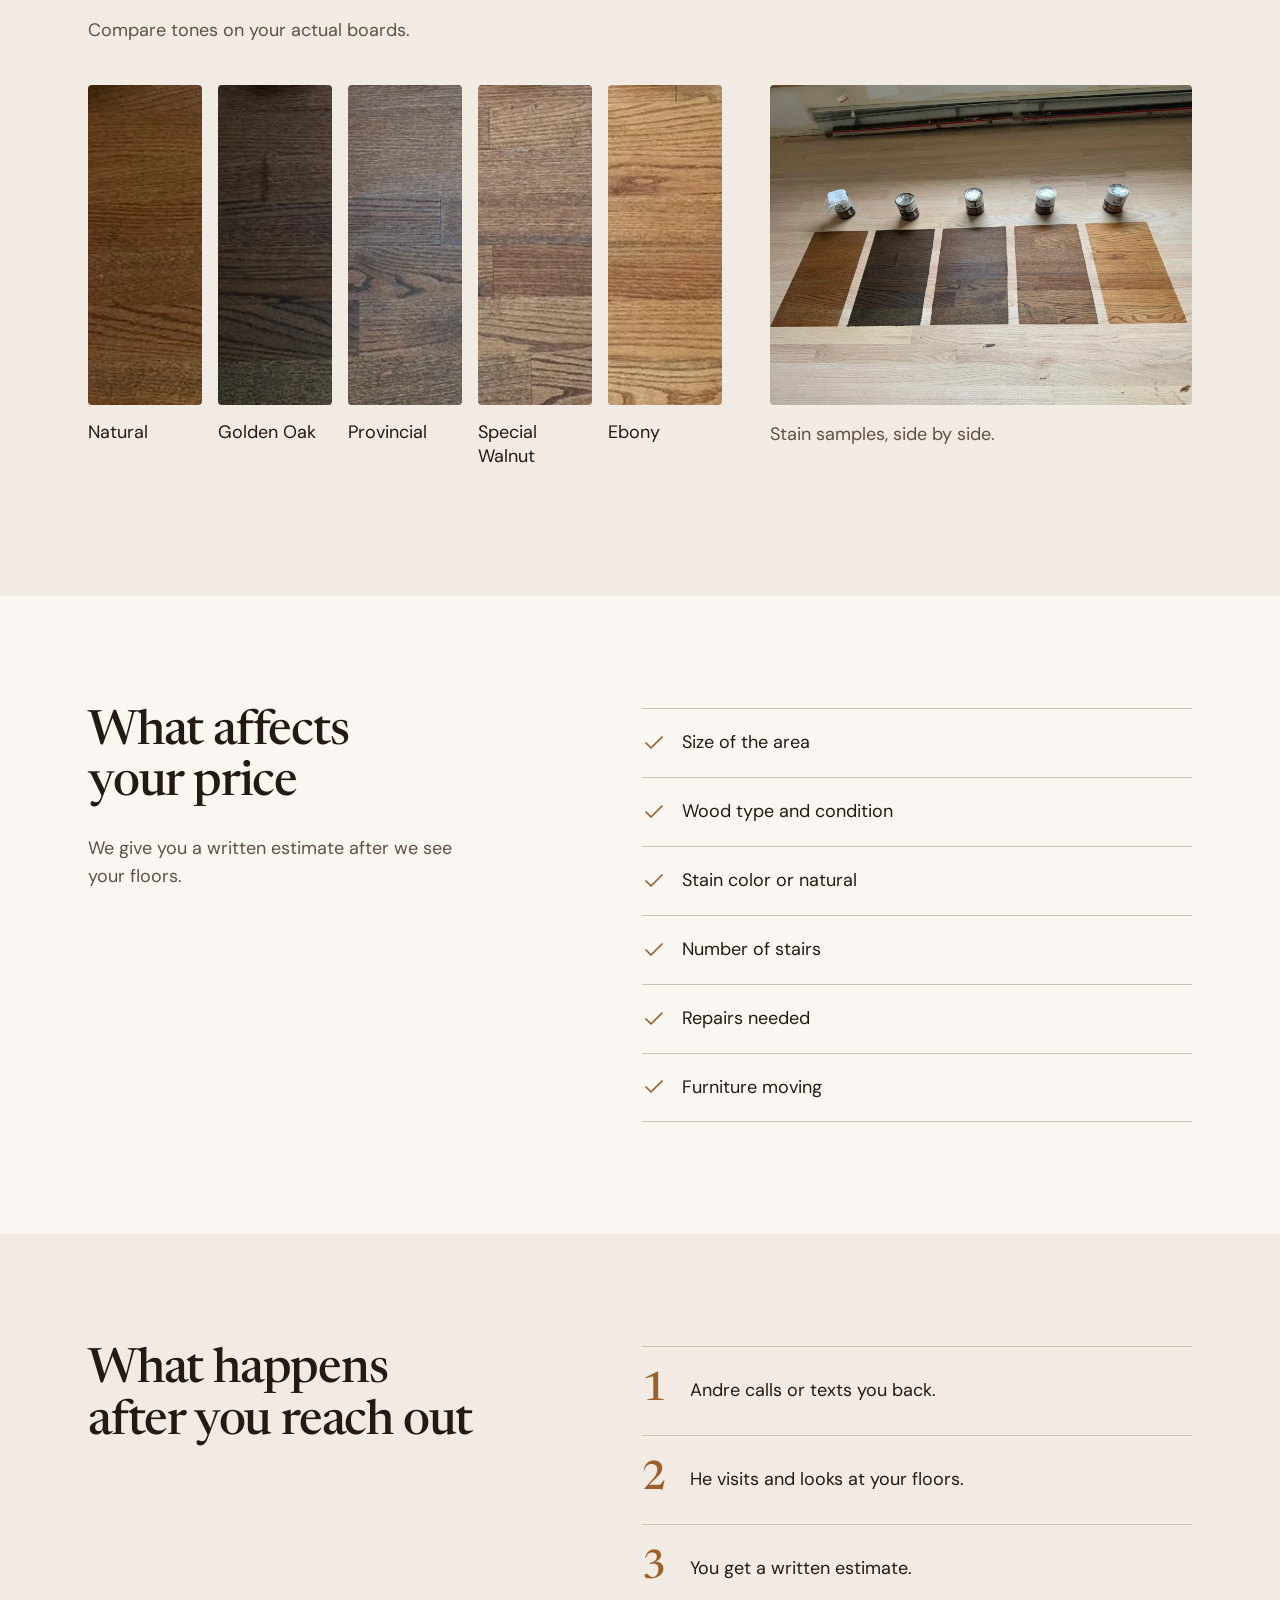
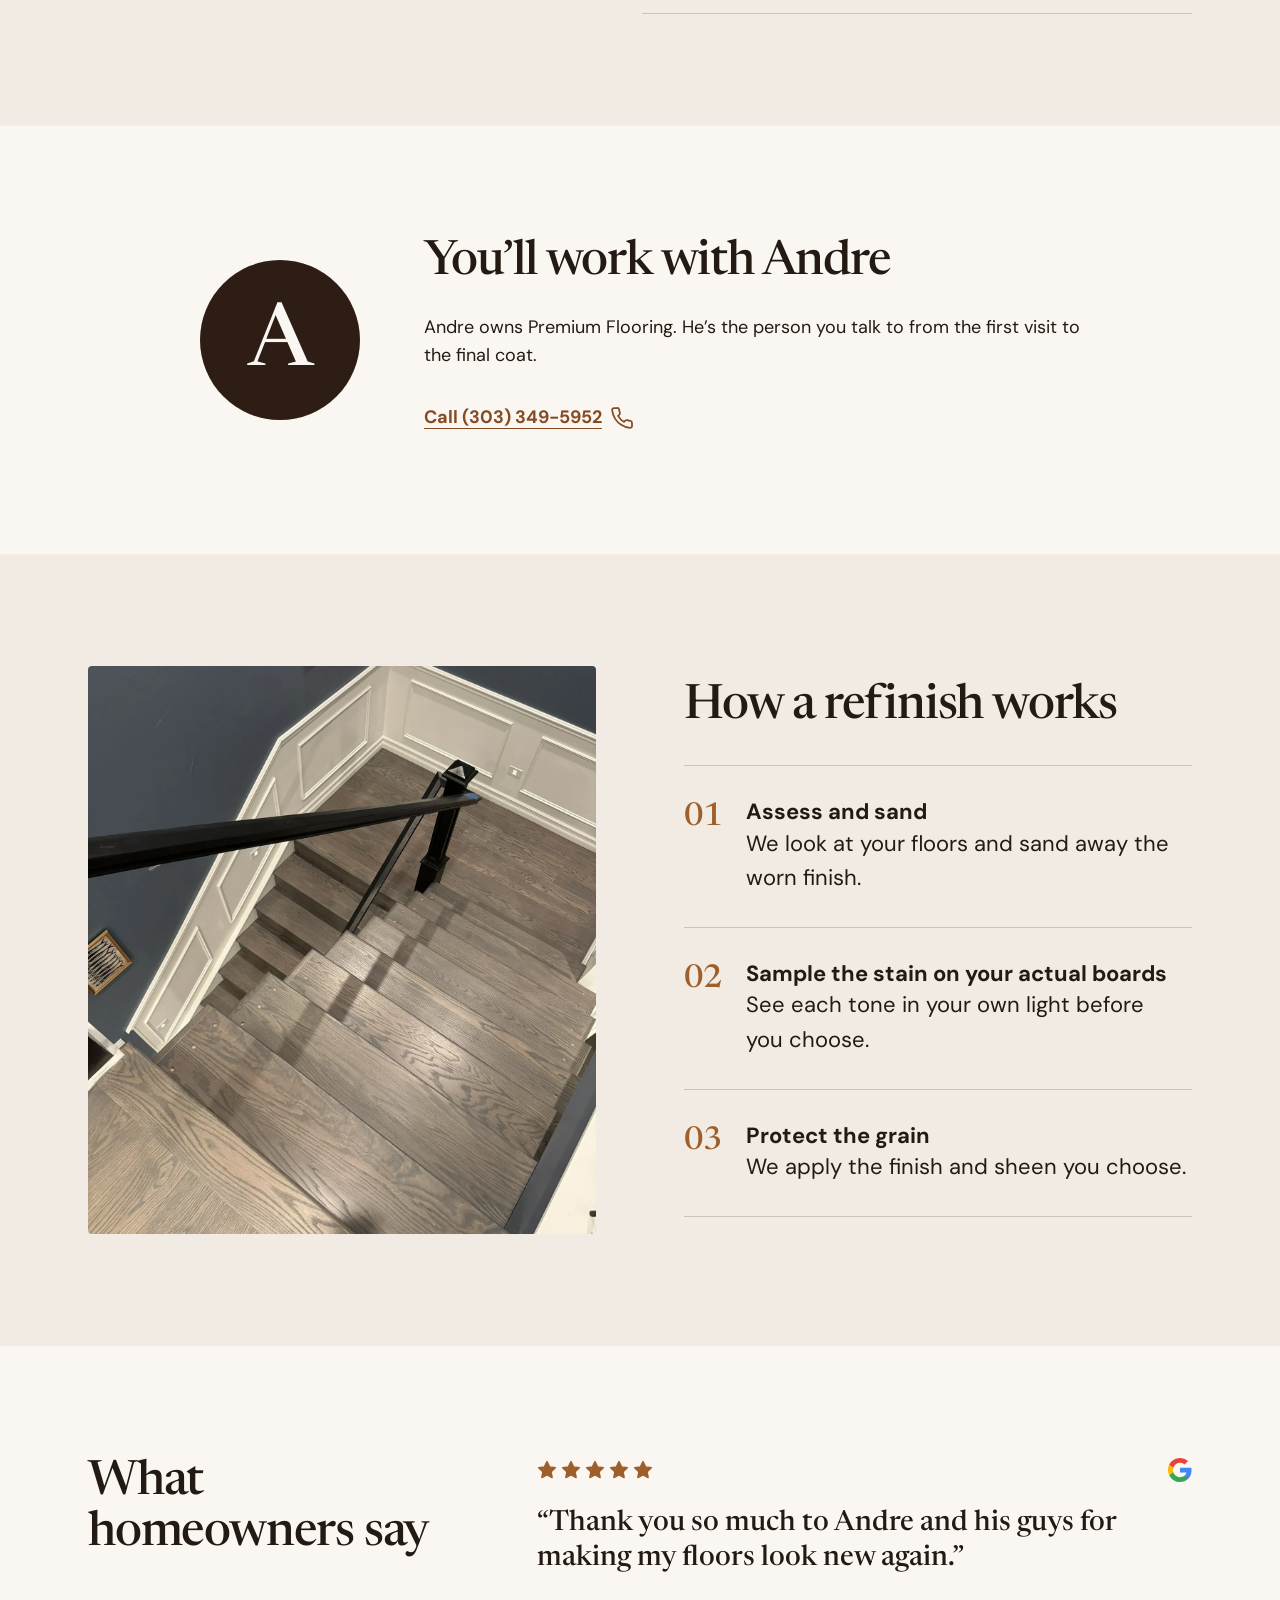
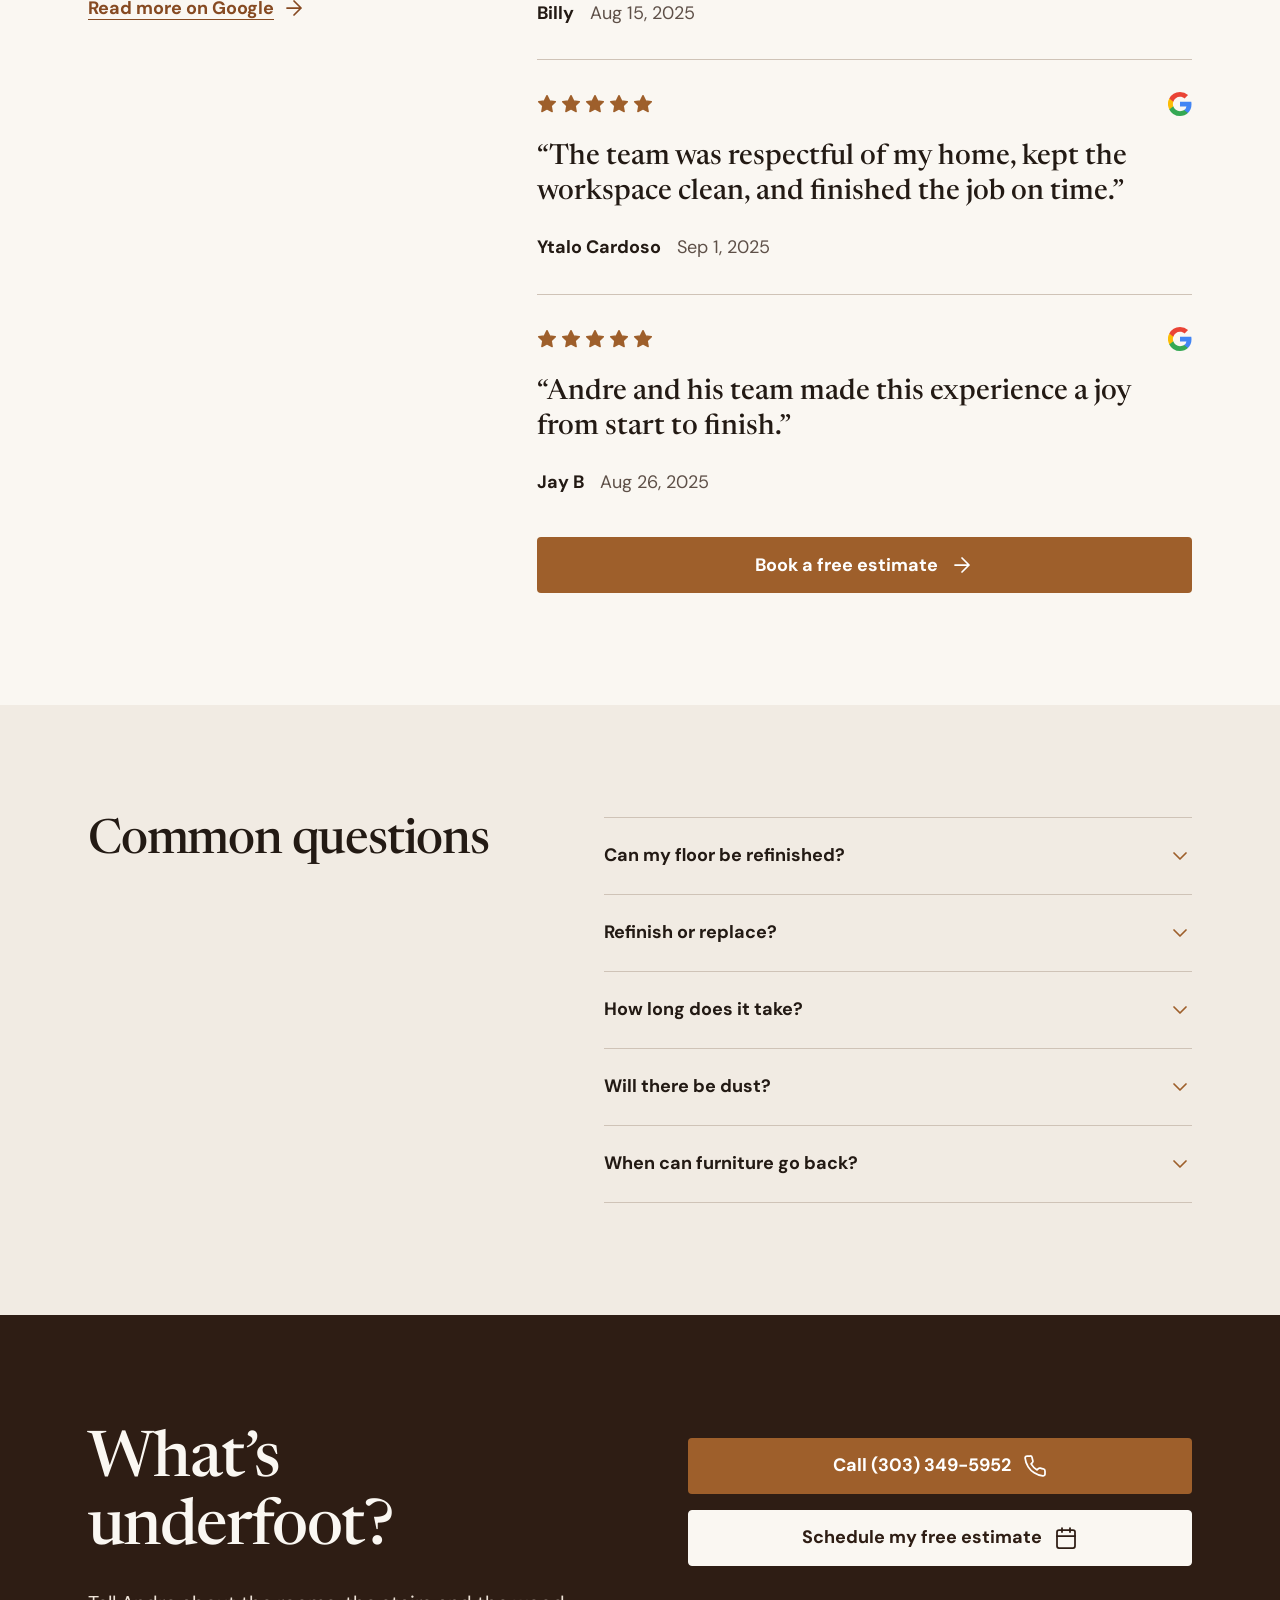
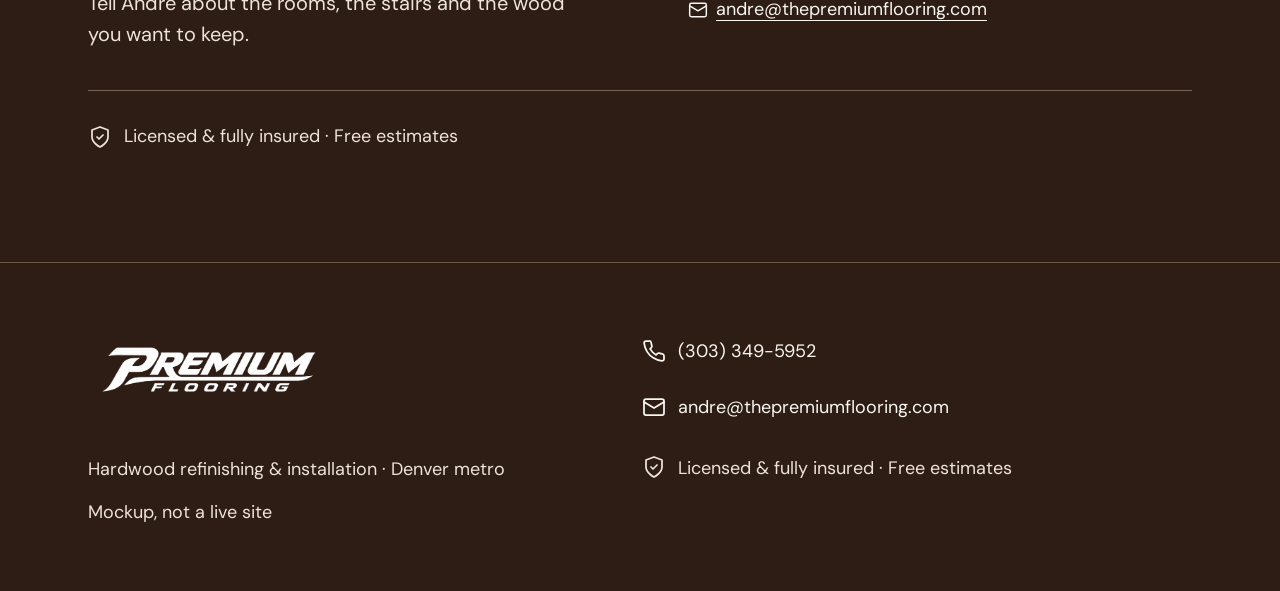
==== commit e557d06e: "Redesign all 5 options: real icons, professional layouts, estimate sent to Andre by text Co-Authored" ====
--- a/espresso-stain/index.html
+++ b/espresso-stain/index.html
@@ -1,29 +1,69 @@
 <!doctype html>
 <html lang="en">
-<head><meta charset="utf-8"><meta name="robots" content="noindex,nofollow"><meta name="viewport" content="width=device-width,initial-scale=1"><meta name="theme-color" content="#3B2418"><title>Premium Flooring · Espresso &amp; Stain</title><link rel="stylesheet" href="style.css"><script src="script.js" defer></script></head>
+<head>
+<meta charset="utf-8"><meta name="robots" content="noindex,nofollow"><meta name="viewport" content="width=device-width, initial-scale=1">
+<meta name="theme-color" content="#2E1D14"><meta name="color-scheme" content="light">
+<meta name="description" content="Hardwood floor refinishing, stairs and installation across Denver metro. Talk with Andre at Premium Flooring about a free estimate.">
+<title>Premium Flooring · Espresso &amp; Stain</title>
+<link rel="preload" href="../shared/fonts/newsreader-normal-500.ttf" as="font" type="font/ttf" crossorigin>
+<link rel="stylesheet" href="style.css">
+<script src="../shared/estimate-sms.js" defer></script><script src="script.js" defer></script>
+</head>
 <body>
-<a class="all-options" href="../index.html">← All options</a>
-<header class="header"><div class="header-inner"><a class="brand" href="#" aria-label="Premium Flooring home"><img src="../shared/img/logo-white.png" alt="Premium Flooring"><span>Hardwood refinishing &amp; installation · Denver metro</span></a><a class="header-phone" href="tel:+13033495952">☎ (303) 349-5952</a><button class="menu-toggle" aria-expanded="false" aria-controls="menu" aria-label="Open menu"><span></span><span></span><span></span></button><nav id="menu" hidden><a href="#services">Our services</a><a href="#projects">Real projects</a><a href="#reviews">Reviews</a><a href="#estimate">Book an estimate</a></nav></div></header>
-<main>
-<section class="hero" aria-labelledby="hero-title"><img id="hero-photo" class="hero-photo" src="../shared/img/oak-kitchen.webp" alt="Refinished oak floor in a sunlit kitchen"><div class="hero-shade"></div><div class="hero-content"><p class="eyebrow">Your wood. A fresh start.</p><h1 id="hero-title">Keep the wood.<br>Renew the finish.</h1><p>We sand and refinish hardwood floors across Denver metro, with nearly ten years of local experience.</p><a class="button call-pill" href="tel:+13033495952">☎ &nbsp; Call (303) 349-5952</a></div><div class="hero-gallery" aria-label="Choose a project photo"><button class="thumb selected" data-image="oak-kitchen" data-alt="Refinished oak floor in a sunlit kitchen" aria-label="Show oak kitchen" aria-pressed="true"><img src="../shared/img/oak-kitchen.webp" alt="Oak kitchen"></button><button class="thumb" data-image="curved-steps" data-alt="Curved staircase with warm wood treads" aria-label="Show curved staircase" aria-pressed="false"><img src="../shared/img/curved-steps.webp" alt="Curved staircase"></button><button class="thumb" data-image="window-wall" data-alt="Refinished hardwood in a bright great room" aria-label="Show great room" aria-pressed="false"><img src="../shared/img/window-wall.webp" alt="Bright great room"></button><button class="thumb" data-image="board-layout" data-alt="Wood flooring boards laid out for installation" aria-label="Show flooring installation" aria-pressed="false"><img src="../shared/img/board-layout.webp" alt="Floor installation"></button></div></section>
-<div class="page-content">
-<section id="services" class="section"><h2>What do you need?</h2><div class="service-grid"><a class="service card" href="#estimate" data-job="Refinish floors"><img src="../shared/img/oak-kitchen.webp" alt="Smooth refinished oak flooring"><div><h3>Refinish my floors</h3><p>Bring your hardwood back to life.</p></div><span aria-hidden="true">›</span></a><a class="service card" href="#estimate" data-job="Stairs"><img src="../shared/img/curved-steps.webp" alt="Refinished wooden staircase"><div><h3>Fix up my stairs</h3><p>Refinish existing or new treads.</p></div><span aria-hidden="true">›</span></a><a class="service card" href="#estimate" data-job="Install"><img src="../shared/img/board-layout.webp" alt="New floor boards during installation"><div><h3>Install new floors</h3><p>Hardwood, engineered, laminate &amp; vinyl.</p></div><span aria-hidden="true">›</span></a></div><a class="button section-button" href="#estimate">Book a free estimate <span aria-hidden="true">→</span></a></section>
-<section id="estimate" class="section estimate card"><div class="estimate-intro"><p class="eyebrow">Let’s talk about your floors</p><h2>Get a fast,<br class="desktop-break"> custom estimate</h2><p>Tell us a bit about your project and get a free estimate from Andre and the Premium Flooring team.</p><p class="estimate-note">A few details. A personal conversation.<br>No prices guessed from a photo.</p></div><div class="wizard"><ol class="progress" aria-label="Estimate progress"><li aria-current="step"><span>1</span>Job</li><li><span>2</span>ZIP code</li><li><span>3</span>Rooms &amp; size</li><li><span>4</span>Photo</li><li><span>5</span>Name &amp; phone</li></ol><form id="estimate-form" novalidate>
-<fieldset data-step="0"><legend>1. What do you need?</legend><div class="job-options"><label><input type="radio" name="job" value="Refinish floors" checked><span>Refinish floors</span></label><label><input type="radio" name="job" value="Stairs"><span>Stairs</span></label><label><input type="radio" name="job" value="Install"><span>Install</span></label><label><input type="radio" name="job" value="Repairs"><span>Repairs</span></label></div></fieldset>
-<fieldset data-step="1" hidden><legend>2. Where’s your project?</legend><label for="zip">Your ZIP code</label><input id="zip" name="zip" inputmode="numeric" autocomplete="postal-code" maxlength="5" pattern="[0-9]{5}" placeholder="Enter your 5-digit ZIP code" required></fieldset>
-<fieldset data-step="2" hidden><legend>3. Tell us about the space</legend><p class="field-help">Choose all the rooms that apply.</p><div class="room-options"><label><input type="checkbox" name="rooms" value="Living room"><span>Living room</span></label><label><input type="checkbox" name="rooms" value="Dining room"><span>Dining room</span></label><label><input type="checkbox" name="rooms" value="Kitchen"><span>Kitchen</span></label><label><input type="checkbox" name="rooms" value="Bedrooms"><span>Bedrooms</span></label><label><input type="checkbox" name="rooms" value="Hallway"><span>Hallway</span></label><label><input type="checkbox" name="rooms" value="Stairs"><span>Stairs</span></label></div><label for="size">Approximate size (optional)</label><input id="size" name="size" placeholder="e.g. 600 sq ft, or not sure"></fieldset>
-<fieldset data-step="3" hidden><legend>4. Show us your floors</legend><p>A photo helps, but it's optional.</p><label class="upload" for="photo">＋ Add a project photo<input id="photo" name="photo" type="file" accept="image/*"></label></fieldset>
-<fieldset data-step="4" hidden><legend>5. How can Andre reach you?</legend><label for="name">Your name (optional)</label><input id="name" name="name" autocomplete="name" placeholder="Your name"><label for="phone">Phone number</label><input id="phone" name="phone" type="tel" autocomplete="tel" placeholder="(303) 555-0123" required></fieldset>
-<div id="summary" hidden><h3 tabindex="-1">Here is what you told us</h3><dl id="summary-details"></dl><button class="edit-button" type="button" id="edit">Edit your answers</button></div><p id="form-error" class="form-error" role="alert"></p><div class="form-actions"><button id="back" class="button secondary" type="button" hidden>Back</button><button id="next" class="button" type="submit">Next <span aria-hidden="true">→</span></button></div><p class="mockup-note">Mockup form · Your details stay on this page.</p></form><div id="confirmation" class="confirmation" role="status" hidden><span aria-hidden="true">✓</span><h3>Thanks for trying the estimate.</h3><p>Mockup only — nothing was sent. In the real site Andre would call you back.</p><button type="button" class="button secondary" id="restart">Review your answers</button></div></div></section>
-<section id="projects" class="section"><div class="section-heading"><div><p class="eyebrow">A closer look at the work</p><h2>Real jobs, real homes</h2></div><span class="small-label">Wood worth keeping.</span></div><div class="project-grid"><article class="project card"><img src="../shared/img/window-wall.webp" alt="Great room with freshly sanded and refinished hardwood" loading="lazy"><div><h3>Great room · sanded and refinished</h3><a href="#">See this project →</a></div></article><article class="project card"><img src="../shared/img/curved-steps.webp" alt="Curved staircase with wood treads" loading="lazy"><div><h3>Curved staircase · wood treads</h3><a href="#">See this project →</a></div></article><article class="project card"><img src="../shared/img/sanding.webp" alt="Floor sanding in progress" loading="lazy"><div><h3>During: sanding the old finish</h3><a href="#">See this project →</a></div></article><article class="project card"><div class="before-after"><figure><img src="../shared/img/sanding.webp" alt="During: sanding the floor" loading="lazy"><figcaption>During</figcaption></figure><figure><img src="../shared/img/stone-fireplace.webp" alt="After: finished hardwood beside a stone fireplace" loading="lazy"><figcaption>After</figcaption></figure></div><div><h3>During → After</h3><a href="#">See this project →</a></div></article></div><div class="photo-strip" aria-label="More real flooring projects" tabindex="0"><img src="../shared/img/fitting-boards.webp" alt="Fitting new flooring boards" loading="lazy"><img src="../shared/img/fan-stair.webp" alt="Fan-shaped wooden stair treads" loading="lazy"><img src="../shared/img/light-filled-room.webp" alt="Hardwood floor in a light-filled room" loading="lazy"><img src="../shared/img/walnut-stair.webp" alt="Rich walnut stair treads" loading="lazy"><img src="../shared/img/sunlit-boards.webp" alt="Sunlight across wood flooring" loading="lazy"><img src="../shared/img/rail-detail.webp" alt="Wooden staircase railing detail" loading="lazy"></div><a class="button section-button" href="#estimate">Book a free estimate <span aria-hidden="true">→</span></a></section>
-<section class="section tones"><h2>Find your tone</h2><p>A little lighter. A little richer. Make it yours.</p><div class="tone-grid"><figure><img src="../shared/img/stain-1.webp" alt="Natural wood stain sample" loading="lazy"><figcaption>Natural</figcaption></figure><figure><img src="../shared/img/stain-2.webp" alt="Golden Oak stain sample" loading="lazy"><figcaption>Golden Oak</figcaption></figure><figure><img src="../shared/img/stain-3.webp" alt="Provincial stain sample" loading="lazy"><figcaption>Provincial</figcaption></figure><figure><img src="../shared/img/stain-4.webp" alt="Special Walnut stain sample" loading="lazy"><figcaption>Special Walnut</figcaption></figure><figure><img src="../shared/img/stain-5.webp" alt="Ebony stain sample" loading="lazy"><figcaption>Ebony</figcaption></figure></div></section>
-<div class="information-grid"><section class="section"><h2>What affects your price</h2><div class="card price"><ul><li>Size of the area</li><li>Wood type and condition</li><li>Stain color or natural</li><li>Number of stairs</li><li>Repairs needed</li><li>Furniture moving</li></ul><p>We give you a written estimate after we see your floors.</p></div></section><section class="section"><h2>What happens next</h2><ol class="next-steps"><li class="card"><span>1</span><div class="line-icon" aria-hidden="true">☎</div>Andre calls<br>you back</li><li class="card"><span>2</span><div class="line-icon" aria-hidden="true">⌂</div>We visit and look<br>at your floors</li><li class="card"><span>3</span><div class="line-icon" aria-hidden="true">▤</div>You get a<br>written estimate</li></ol></section></div>
-<section class="section andre card"><div class="monogram" aria-hidden="true">A</div><div><h2>Meet Andre</h2><p>Andre owns Premium Flooring and is the person you talk to from estimate to final coat.</p></div></section>
-<section class="section"><h2>Our process</h2><div class="process-grid"><article class="card process"><span class="process-number">01</span><div><h3>Assess &amp; sand</h3><p>We look at your floors and sand away the worn finish.</p></div></article><article class="card process"><span class="process-number">02</span><div><h3>Sample the stain</h3><p>Compare tones on your actual boards.</p></div></article><article class="card process"><span class="process-number">03</span><div><h3>Protect the grain</h3><p>Choose the finish and sheen.</p></div></article></div></section>
-<section id="reviews" class="section"><div class="section-heading"><h2>Google reviews</h2><a href="#">More reviews on Google ↗</a></div><div class="review-grid"><figure class="card review"><div class="stars" aria-label="5 out of 5 stars">★★★★★</div><blockquote>“Thank you so much to Andre and his guys for making my floors look new again.”</blockquote><figcaption>Billy, Aug 15, 2025</figcaption></figure><figure class="card review"><div class="stars" aria-label="5 out of 5 stars">★★★★★</div><blockquote>“The team was respectful of my home, kept the workspace clean, and finished the job on time.”</blockquote><figcaption>Ytalo Cardoso, Sep 1, 2025</figcaption></figure><figure class="card review"><div class="stars" aria-label="5 out of 5 stars">★★★★★</div><blockquote>“Andre and his team made this experience a joy from start to finish.”</blockquote><figcaption>Jay B, Aug 26, 2025</figcaption></figure></div><a class="button section-button" href="#estimate">Book a free estimate <span aria-hidden="true">→</span></a></section>
-<section class="section faq"><h2>FAQ</h2><details class="card"><summary>Can my floor be refinished?</summary><p>Usually, if the boards are solid wood or thick enough engineered wood; Andre checks the wear and past sanding at the visit.</p></details><details class="card"><summary>Refinish or replace?</summary><p>If the boards are sound, refinishing is usually the simpler option; we'll tell you honestly at the visit.</p></details><details class="card"><summary>How long does it take?</summary><p>It depends on the size, stain and finish; you'll get a timeline with your written estimate.</p></details><details class="card"><summary>Will there be dust?</summary><p>Sanding makes dust; we'll explain how we contain it and clean up.</p></details><details class="card"><summary>When can furniture go back?</summary><p>It depends on the finish; Andre will tell you walking, furniture and rug timing.</p></details></section>
-<section class="section final-cta"><div><p class="eyebrow">Let’s bring it back to life</p><h2>What’s underfoot?</h2><p>Tell Andre about the rooms, the stairs and the wood you want to keep.</p></div><div class="cta-actions"><a class="button call-pill" href="tel:+13033495952">☎ &nbsp; Call (303) 349-5952</a><a class="button cream" href="#estimate">Schedule my free estimate</a><a class="email" href="mailto:andre@thepremiumflooring.com">andre@thepremiumflooring.com</a></div><p class="trust">♧ &nbsp; Licensed &amp; fully insured <span>·</span> Free estimates</p></section>
-</div></main>
-<footer><div class="footer-inner"><a href="#" aria-label="Premium Flooring home"><img src="../shared/img/logo-white.png" alt="Premium Flooring"></a><p>Hardwood refinishing &amp; installation · Denver metro</p><div><a href="tel:+13033495952">(303) 349-5952</a><a href="mailto:andre@thepremiumflooring.com">andre@thepremiumflooring.com</a></div><p class="footer-note">Mockup — not a live site</p></div></footer>
-<nav class="bottom-bar" aria-label="Quick contact"><a href="tel:+13033495952"><span aria-hidden="true">☎</span> Call</a><a href="sms:+13033495952"><span aria-hidden="true">☏</span> Text</a><a href="#estimate"><span aria-hidden="true">▣</span> Book estimate</a></nav>
-</body></html>
+<a class="skip-link" href="#main">Skip to content</a>
+<a class="all-options" href="../index.html"><svg class="icon" aria-hidden="true"><use href="../shared/icons.svg#arrow-left"/></svg>All options</a>
+<header class="site-header">
+ <div class="header-inner wrap">
+  <a class="brand" href="#" aria-label="Premium Flooring home"><img src="../shared/img/logo-white.png" alt="Premium Flooring" width="680" height="227"></a>
+  <a class="header-phone" href="tel:+13033495952"><svg class="icon" aria-hidden="true"><use href="../shared/icons.svg#phone"/></svg><span>(303) 349-5952</span></a>
+  <a class="button primary header-estimate" href="#estimate">Book an estimate<svg class="icon" aria-hidden="true"><use href="../shared/icons.svg#arrow-right"/></svg></a>
+  <button class="menu-toggle" type="button" aria-expanded="false" aria-controls="site-menu" aria-label="Open menu"><svg class="icon" aria-hidden="true"><use href="../shared/icons.svg#menu"/></svg><span>Menu</span></button>
+ </div>
+ <nav id="site-menu" class="menu-panel" aria-label="Main navigation" hidden><div class="wrap"><a href="#services">What do you need?</a><a href="#projects">Our work</a><a href="#tone">Find your tone</a><a href="#reviews">Reviews</a><a href="#faq">Common questions</a><a href="#estimate">Free estimate</a></div></nav>
+</header>
+<main id="main">
+ <section class="hero" aria-labelledby="hero-title">
+  <img src="../shared/img/oak-kitchen.webp" alt="Warm oak flooring in a kitchen with dark cabinets, exposed wood beams and garden windows" width="900" height="1600" class="hero-photo" fetchpriority="high">
+  <div class="hero-shade"></div>
+  <div class="hero-copy wrap"><h1 id="hero-title">Keep the wood.<br>Renew the finish.</h1><p>We sand and refinish hardwood floors across Denver metro, with nearly ten years of local experience.</p><a class="button primary" href="tel:+13033495952">Call (303) 349-5952<svg class="icon" aria-hidden="true"><use href="../shared/icons.svg#phone"/></svg></a></div>
+ </section>
+ <section id="services" class="section wrap service-layout" aria-labelledby="services-title">
+  <div class="section-intro"><h2 id="services-title">What do you need?</h2><p>Good floors are worth looking after. Start with the work you have in mind.</p></div>
+  <div class="services"><a class="service" href="#estimate" data-job="Refinish my floors"><img src="../shared/img/window-wall.webp" alt="Refinished wood floor beside a wall of windows" width="1600" height="1200" class="" loading="lazy"><div class="service-copy"><h3>Refinish my floors</h3><p>Keep your boards. Sand away the worn finish.</p></div><svg class="icon" aria-hidden="true"><use href="../shared/icons.svg#arrow-right"/></svg></a><a class="service" href="#estimate" data-job="Fix up my stairs"><img src="../shared/img/curved-steps.webp" alt="Curved staircase with warm wood treads" width="1600" height="1200" class="" loading="lazy"><div class="service-copy"><h3>Fix up my stairs</h3><p>Refinish existing stairs or fit new treads.</p></div><svg class="icon" aria-hidden="true"><use href="../shared/icons.svg#arrow-right"/></svg></a><a class="service" href="#estimate" data-job="Install new floors"><img src="../shared/img/board-layout.webp" alt="New wood boards laid out for installation" width="1700" height="1275" class="" loading="lazy"><div class="service-copy"><h3>Install new floors</h3><p>Hardwood, engineered, laminate and vinyl.</p></div><svg class="icon" aria-hidden="true"><use href="../shared/icons.svg#arrow-right"/></svg></a><a class="button primary service-cta" href="#estimate">Book a free estimate<svg class="icon" aria-hidden="true"><use href="../shared/icons.svg#arrow-right"/></svg></a></div>
+ </section>
+ <section id="estimate" class="estimate-band section" aria-labelledby="estimate-title">
+  <div class="wrap estimate-layout"><div class="section-intro"><h2 id="estimate-title">Get a fast,<br>custom estimate</h2><p>Tell us a bit about your project and get a free estimate from Andre and the Premium Flooring team.</p><p class="muted">Answer a few questions, then send your request to Andre by text.</p><a class="text-link" href="tel:+13033495952">Prefer to talk? Call Andre<svg class="icon" aria-hidden="true"><use href="../shared/icons.svg#phone"/></svg></a></div>
+  <div class="wizard"><noscript><p>To use the estimate form, turn on JavaScript. You can also <a href="tel:+13033495952">call Andre at (303) 349-5952</a>.</p></noscript>
+   <div class="progress-heading"><p id="step-status" aria-live="polite" aria-atomic="true">Step 1 of 5</p><span id="step-name">Job</span></div><div class="progress-track" role="progressbar" aria-label="Estimate progress" aria-valuemin="1" aria-valuemax="5" aria-valuenow="1"><span id="progress-fill"></span></div>
+   <form id="estimate-form" novalidate>
+    <fieldset data-step="1"><legend tabindex="-1">What do you need?</legend><div class="job-choices"><label class="choice"><input type="radio" name="job" value="Refinish my floors" required><svg class="icon" aria-hidden="true"><use href="../shared/icons.svg#brush"/></svg><span>Refinish my floors</span><svg class="icon" aria-hidden="true"><use href="../shared/icons.svg#check-circle"/></svg></label><label class="choice"><input type="radio" name="job" value="Fix up my stairs" required><svg class="icon" aria-hidden="true"><use href="../shared/icons.svg#stairs"/></svg><span>Fix up my stairs</span><svg class="icon" aria-hidden="true"><use href="../shared/icons.svg#check-circle"/></svg></label><label class="choice"><input type="radio" name="job" value="Install new floors" required><svg class="icon" aria-hidden="true"><use href="../shared/icons.svg#layers"/></svg><span>Install new floors</span><svg class="icon" aria-hidden="true"><use href="../shared/icons.svg#check-circle"/></svg></label><label class="choice"><input type="radio" name="job" value="Repairs" required><svg class="icon" aria-hidden="true"><use href="../shared/icons.svg#hammer"/></svg><span>Repairs</span><svg class="icon" aria-hidden="true"><use href="../shared/icons.svg#check-circle"/></svg></label></div></fieldset>
+    <fieldset data-step="2" hidden><legend tabindex="-1">Where is the home?</legend><label for="zip">ZIP code</label><input id="zip" name="zip" type="text" inputmode="numeric" autocomplete="postal-code" maxlength="5" pattern="[0-9]{5}" required aria-describedby="form-error"></fieldset>
+    <fieldset data-step="3" hidden><legend tabindex="-1">Which rooms, and about how big?</legend><div class="room-chips"><label class="chip"><input type="checkbox" name="rooms" value="Living room"><span>Living room</span></label><label class="chip"><input type="checkbox" name="rooms" value="Dining room"><span>Dining room</span></label><label class="chip"><input type="checkbox" name="rooms" value="Kitchen"><span>Kitchen</span></label><label class="chip"><input type="checkbox" name="rooms" value="Bedrooms"><span>Bedrooms</span></label><label class="chip"><input type="checkbox" name="rooms" value="Hallway"><span>Hallway</span></label><label class="chip"><input type="checkbox" name="rooms" value="Stairs"><span>Stairs</span></label></div><div class="field"><label for="size">Approximate size (sq ft) <span class="muted">(optional)</span></label><input id="size" name="size" type="number" min="1" inputmode="numeric"></div><div id="stairs-field" class="field" hidden><label for="stairs">Number of stairs <span class="muted">(optional)</span></label><input id="stairs" name="stairs" type="number" min="1" inputmode="numeric"></div></fieldset>
+    <fieldset data-step="4" hidden><legend tabindex="-1">Photos help Andre quote faster.</legend><p>You can add photos in the text message on the last step.</p><label class="photo-choice"><input type="radio" name="photo" value="yes">Yes, I’ll attach photos to the text</label><label class="photo-choice"><input type="radio" name="photo" value="no" checked>No photos right now</label></fieldset>
+    <fieldset data-step="5" hidden><legend tabindex="-1">How can Andre reach you?</legend><div class="field"><label for="name">Name</label><input id="name" name="name" autocomplete="name" required aria-describedby="form-error"></div><div class="field"><label for="phone">Phone</label><input id="phone" name="phone" type="tel" autocomplete="tel" inputmode="tel" required aria-describedby="form-error"></div><div class="field"><label for="notes">Notes <span class="muted">(optional)</span></label><textarea id="notes" name="notes" rows="3"></textarea></div></fieldset>
+    <p id="form-error" class="form-error" aria-live="polite" aria-atomic="true"></p>
+    <div class="wizard-actions"><button class="button secondary" id="back" type="button" hidden><svg class="icon" aria-hidden="true"><use href="../shared/icons.svg#arrow-left"/></svg>Back</button><button class="button primary" id="next" type="submit">Next<svg class="icon" aria-hidden="true"><use href="../shared/icons.svg#arrow-right"/></svg></button></div>
+   </form>
+   <div id="review-screen" hidden><h3 tabindex="-1">Check your request</h3><p>This is the message you’ll send to Andre.</p><pre id="message-preview"></pre><button id="change-answers" type="button" class="text-link">Change answers<svg class="icon" aria-hidden="true"><use href="../shared/icons.svg#arrow-left"/></svg></button><button id="send-request" type="button" class="button primary"><svg class="icon" aria-hidden="true"><use href="../shared/icons.svg#message"/></svg>Text my request to Andre</button><p class="muted handoff-note">Your messaging app will open. Add your photos there, then send when you’re ready.</p><p id="send-status" aria-live="polite"></p></div>
+  </div></div>
+ </section>
+ <section id="projects" class="section wrap" aria-labelledby="projects-title"><div class="section-heading"><h2 id="projects-title">Real jobs, real homes</h2><p>Wood grain, familiar rooms, and the work in between.</p></div>
+  <div class="project-mosaic"><figure class="project-feature" id="great-room"><img src="../shared/img/window-wall.webp" alt="Refinished hardwood in a great room with tall windows" width="1600" height="1200" class="" loading="lazy"><figcaption><h3>Great room · sanded and refinished</h3><a class="text-link" href="#great-room">See this project<svg class="icon" aria-hidden="true"><use href="../shared/icons.svg#arrow-right"/></svg></a></figcaption></figure><figure id="staircase"><img src="../shared/img/curved-steps.webp" alt="Curved staircase with refinished wood treads and a dark handrail" width="1600" height="1200" class="" loading="lazy"><figcaption><h3>Curved staircase · wood treads</h3><a class="text-link" href="#staircase">See this project<svg class="icon" aria-hidden="true"><use href="../shared/icons.svg#arrow-right"/></svg></a></figcaption></figure><figure><img src="../shared/img/sanding.webp" alt="A flooring professional sanding the old finish from hardwood boards" width="1425" height="1900" class="" loading="lazy"><figcaption><h3>During: sanding the old finish</h3><a class="text-link" href="#during-after">See this project<svg class="icon" aria-hidden="true"><use href="../shared/icons.svg#arrow-right"/></svg></a></figcaption></figure></div>
+  <div id="during-after" class="before-after"><figure><img src="../shared/img/sanding.webp" alt="During refinishing: sanding the old floor finish" width="1425" height="1900" class="" loading="lazy"><figcaption>During</figcaption></figure><figure><img src="../shared/img/stone-fireplace.webp" alt="After refinishing: warm polished boards beside a stone fireplace" width="1275" height="1700" class="" loading="lazy"><figcaption>After</figcaption></figure></div>
+  <div class="project-note"><p>During <svg class="icon" aria-hidden="true"><use href="../shared/icons.svg#arrow-right"/></svg> After</p><a class="button primary" href="#estimate">Book a free estimate<svg class="icon" aria-hidden="true"><use href="../shared/icons.svg#arrow-right"/></svg></a></div>
+  <div class="photo-strip" tabindex="0" role="region" aria-label="More real flooring projects; scroll horizontally"><figure><img src="../shared/img/light-filled-room.webp" alt="Wood flooring in a light-filled home" width="1275" height="1700" class="" loading="lazy"><figcaption>Light-filled room</figcaption></figure><figure><img src="../shared/img/walnut-stair.webp" alt="Dark stained wood staircase" width="1275" height="1700" class="" loading="lazy"><figcaption>Walnut-toned stairs</figcaption></figure><figure><img src="../shared/img/fitting-boards.webp" alt="Wood floor boards being fitted" width="1425" height="1900" class="" loading="lazy"><figcaption>Fitting the boards</figcaption></figure><figure><img src="../shared/img/sunlit-boards.webp" alt="Sunlight falling across wood grain" width="736" height="920" class="" loading="lazy"><figcaption>Grain in the sunlight</figcaption></figure><figure><img src="../shared/img/fan-stair.webp" alt="Fan-shaped wood stair treads" width="1600" height="1200" class="" loading="lazy"><figcaption>Every tread, considered</figcaption></figure><figure><img src="../shared/img/fitted-room.webp" alt="Newly fitted flooring in a home" width="823" height="617" class="" loading="lazy"><figcaption>A finished room</figcaption></figure></div>
+  <dialog id="project-dialog" aria-labelledby="dialog-caption"><button class="dialog-close" type="button" aria-label="Close project"><svg class="icon" aria-hidden="true"><use href="../shared/icons.svg#close"/></svg></button><img id="dialog-photo" src="../shared/img/window-wall.webp" alt="" width="1600" height="1200" loading="lazy"><h3 id="dialog-caption"></h3></dialog>
+ </section>
+ <section id="tone" class="section tone-band" aria-labelledby="tone-title"><div class="wrap"><h2 id="tone-title">Find your tone</h2><p>Compare tones on your actual boards.</p><div class="tone-layout"><div class="swatches" tabindex="0" role="region" aria-label="Five wood stain tones; scroll horizontally"><figure><img src="../shared/img/stain-1.webp" alt="Natural wood stain sample" width="215" height="350" class="" loading="lazy"><figcaption>Natural</figcaption></figure><figure><img src="../shared/img/stain-2.webp" alt="Golden Oak wood stain sample" width="215" height="350" class="" loading="lazy"><figcaption>Golden Oak</figcaption></figure><figure><img src="../shared/img/stain-3.webp" alt="Provincial wood stain sample" width="215" height="350" class="" loading="lazy"><figcaption>Provincial</figcaption></figure><figure><img src="../shared/img/stain-4.webp" alt="Special Walnut wood stain sample" width="215" height="350" class="" loading="lazy"><figcaption>Special Walnut</figcaption></figure><figure><img src="../shared/img/stain-5.webp" alt="Ebony wood stain sample" width="215" height="350" class="" loading="lazy"><figcaption>Ebony</figcaption></figure></div><figure class="stain-library"><img src="../shared/img/stain-library.webp" alt="A real collection of wood stain samples laid out to compare colors" width="1600" height="1200" class="" loading="lazy"><figcaption>Stain samples, side by side.</figcaption></figure></div></div></section>
+ <section class="section wrap price-layout" aria-labelledby="price-title"><div><h2 id="price-title">What affects your price</h2><p>We give you a written estimate after we see your floors.</p></div><ul class="price-list"><li><svg class="icon" aria-hidden="true"><use href="../shared/icons.svg#check"/></svg><span>Size of the area</span></li><li><svg class="icon" aria-hidden="true"><use href="../shared/icons.svg#check"/></svg><span>Wood type and condition</span></li><li><svg class="icon" aria-hidden="true"><use href="../shared/icons.svg#check"/></svg><span>Stain color or natural</span></li><li><svg class="icon" aria-hidden="true"><use href="../shared/icons.svg#check"/></svg><span>Number of stairs</span></li><li><svg class="icon" aria-hidden="true"><use href="../shared/icons.svg#check"/></svg><span>Repairs needed</span></li><li><svg class="icon" aria-hidden="true"><use href="../shared/icons.svg#check"/></svg><span>Furniture moving</span></li></ul></section>
+ <section class="section next-band" aria-labelledby="next-title"><div class="wrap next-layout"><h2 id="next-title">What happens after you reach out</h2><ol class="next-list"><li><span>1</span><p>Andre calls or texts you back.</p></li><li><span>2</span><p>He visits and looks at your floors.</p></li><li><span>3</span><p>You get a written estimate.</p></li></ol></div></section>
+ <section class="section wrap andre-layout" aria-labelledby="andre-title"><div class="monogram" aria-hidden="true">A</div><div><h2 id="andre-title">You’ll work with Andre</h2><p>Andre owns Premium Flooring. He’s the person you talk to from the first visit to the final coat.</p><a class="text-link" href="tel:+13033495952">Call (303) 349-5952<svg class="icon" aria-hidden="true"><use href="../shared/icons.svg#phone"/></svg></a></div></section>
+ <section class="section process-band" aria-labelledby="process-title"><div class="wrap process-layout"><img src="../shared/img/rail-detail.webp" alt="Close detail of a wooden stair rail and treads showing the grain" width="1425" height="1900" class="" loading="lazy"><div><h2 id="process-title">How a refinish works</h2><ol class="process-list"><li><span>01</span><div><h3>Assess and sand</h3><p>We look at your floors and sand away the worn finish.</p></div></li><li><span>02</span><div><h3>Sample the stain on your actual boards</h3><p>See each tone in your own light before you choose.</p></div></li><li><span>03</span><div><h3>Protect the grain</h3><p>We apply the finish and sheen you choose.</p></div></li></ol></div></div></section>
+ <section id="reviews" class="section wrap review-layout" aria-labelledby="reviews-title"><div class="section-intro"><h2 id="reviews-title">What homeowners say</h2><a class="text-link" id="google-reviews-link" href="#">Read more on Google<svg class="icon" aria-hidden="true"><use href="../shared/icons.svg#arrow-right"/></svg></a><p id="reviews-note" class="muted" hidden>Google review link is a placeholder in this mockup.</p></div><div><figure class="review"><div class="review-source"><span class="stars" role="img" aria-label="5 out of 5 stars"><svg class="icon" aria-hidden="true"><use href="../shared/icons.svg#star"/></svg><svg class="icon" aria-hidden="true"><use href="../shared/icons.svg#star"/></svg><svg class="icon" aria-hidden="true"><use href="../shared/icons.svg#star"/></svg><svg class="icon" aria-hidden="true"><use href="../shared/icons.svg#star"/></svg><svg class="icon" aria-hidden="true"><use href="../shared/icons.svg#star"/></svg></span><svg class="icon" aria-hidden="true"><use href="../shared/icons.svg#google"/></svg></div><blockquote>“Thank you so much to Andre and his guys for making my floors look new again.”</blockquote><figcaption><strong>Billy</strong><span>Aug 15, 2025</span></figcaption></figure><figure class="review"><div class="review-source"><span class="stars" role="img" aria-label="5 out of 5 stars"><svg class="icon" aria-hidden="true"><use href="../shared/icons.svg#star"/></svg><svg class="icon" aria-hidden="true"><use href="../shared/icons.svg#star"/></svg><svg class="icon" aria-hidden="true"><use href="../shared/icons.svg#star"/></svg><svg class="icon" aria-hidden="true"><use href="../shared/icons.svg#star"/></svg><svg class="icon" aria-hidden="true"><use href="../shared/icons.svg#star"/></svg></span><svg class="icon" aria-hidden="true"><use href="../shared/icons.svg#google"/></svg></div><blockquote>“The team was respectful of my home, kept the workspace clean, and finished the job on time.”</blockquote><figcaption><strong>Ytalo Cardoso</strong><span>Sep 1, 2025</span></figcaption></figure><figure class="review"><div class="review-source"><span class="stars" role="img" aria-label="5 out of 5 stars"><svg class="icon" aria-hidden="true"><use href="../shared/icons.svg#star"/></svg><svg class="icon" aria-hidden="true"><use href="../shared/icons.svg#star"/></svg><svg class="icon" aria-hidden="true"><use href="../shared/icons.svg#star"/></svg><svg class="icon" aria-hidden="true"><use href="../shared/icons.svg#star"/></svg><svg class="icon" aria-hidden="true"><use href="../shared/icons.svg#star"/></svg></span><svg class="icon" aria-hidden="true"><use href="../shared/icons.svg#google"/></svg></div><blockquote>“Andre and his team made this experience a joy from start to finish.”</blockquote><figcaption><strong>Jay B</strong><span>Aug 26, 2025</span></figcaption></figure><a class="button primary" href="#estimate">Book a free estimate<svg class="icon" aria-hidden="true"><use href="../shared/icons.svg#arrow-right"/></svg></a></div></section>
+ <section id="faq" class="section faq-band" aria-labelledby="faq-title"><div class="wrap faq-layout"><h2 id="faq-title">Common questions</h2><div><details><summary>Can my floor be refinished?<svg class="icon" aria-hidden="true"><use href="../shared/icons.svg#chevron-down"/></svg></summary><p>Usually, if the boards are solid wood or thick enough engineered wood; Andre checks the wear and past sanding at the visit.</p></details><details><summary>Refinish or replace?<svg class="icon" aria-hidden="true"><use href="../shared/icons.svg#chevron-down"/></svg></summary><p>If the boards are sound, refinishing is usually the simpler option; we’ll tell you honestly at the visit.</p></details><details><summary>How long does it take?<svg class="icon" aria-hidden="true"><use href="../shared/icons.svg#chevron-down"/></svg></summary><p>It depends on the size, stain and finish; you’ll get a timeline with your written estimate.</p></details><details><summary>Will there be dust?<svg class="icon" aria-hidden="true"><use href="../shared/icons.svg#chevron-down"/></svg></summary><p>Sanding makes dust; we’ll explain how we contain it and clean up.</p></details><details><summary>When can furniture go back?<svg class="icon" aria-hidden="true"><use href="../shared/icons.svg#chevron-down"/></svg></summary><p>It depends on the finish; Andre will tell you walking, furniture and rug timing.</p></details></div></div></section>
+ <section class="section final-band" aria-labelledby="final-title"><div class="wrap final-layout"><div><h2 id="final-title">What’s underfoot?</h2><p>Tell Andre about the rooms, the stairs and the wood you want to keep.</p></div><div class="final-actions"><a class="button primary" href="tel:+13033495952">Call (303) 349-5952<svg class="icon" aria-hidden="true"><use href="../shared/icons.svg#phone"/></svg></a><a class="button secondary" href="#estimate">Schedule my free estimate<svg class="icon" aria-hidden="true"><use href="../shared/icons.svg#calendar"/></svg></a><a class="email-link" href="mailto:andre@thepremiumflooring.com"><svg class="icon" aria-hidden="true"><use href="../shared/icons.svg#mail"/></svg>andre@thepremiumflooring.com</a></div></div><div class="wrap trust-row"><svg class="icon" aria-hidden="true"><use href="../shared/icons.svg#shield-check"/></svg><span>Licensed &amp; fully insured · Free estimates</span></div></section>
+</main>
+<footer class="site-footer"><div class="wrap footer-inner"><a class="footer-brand" href="#" aria-label="Premium Flooring home"><img src="../shared/img/logo-white.png" alt="Premium Flooring" width="680" height="227" loading="lazy"></a><div class="footer-contact"><a href="tel:+13033495952"><svg class="icon" aria-hidden="true"><use href="../shared/icons.svg#phone"/></svg>(303) 349-5952</a><a href="mailto:andre@thepremiumflooring.com"><svg class="icon" aria-hidden="true"><use href="../shared/icons.svg#mail"/></svg>andre@thepremiumflooring.com</a><p class="footer-trust"><svg class="icon" aria-hidden="true"><use href="../shared/icons.svg#shield-check"/></svg><span>Licensed &amp; fully insured · Free estimates</span></p></div><div class="footer-description"><p>Hardwood refinishing &amp; installation · Denver metro</p><p>Mockup, not a live site</p></div></div></footer>
+
+<nav class="bottom-bar" aria-label="Contact Premium Flooring"><a href="tel:+13033495952"><svg class="icon" aria-hidden="true"><use href="../shared/icons.svg#phone"/></svg><span>Call</span></a><a href="sms:+13033495952"><svg class="icon" aria-hidden="true"><use href="../shared/icons.svg#message"/></svg><span>Text</span></a><a href="#estimate"><svg class="icon" aria-hidden="true"><use href="../shared/icons.svg#calendar"/></svg><span>Book estimate</span></a></nav>
+</body></html>
--- a/espresso-stain/style.css
+++ b/espresso-stain/style.css
@@ -1,4 +1,18 @@
-@font-face{font-family:DM;src:url('../shared/fonts/dmsans-normal-400.ttf')}@font-face{font-family:DM;src:url('../shared/fonts/dmsans-normal-700.ttf');font-weight:700}@font-face{font-family:Bricolage;src:url('../shared/fonts/bricolagegrotesque-normal-800.ttf');font-weight:800}
-:root{--espresso:#3b2418;--caramel:#c8864a;--ink:#342219;--paper:#f5f2ee;--border:#ded7d0;--shadow:0 3px 5px #3b24180d,0 1px 2px #3b241812}*{box-sizing:border-box}html{scroll-behavior:smooth;scroll-padding-top:28px}body{margin:0;background:var(--paper);color:var(--ink);font:18px/1.45 DM,Arial,sans-serif}h1,h2,h3,p,figure,blockquote{margin:0}h1,h2{font-family:Bricolage,Arial,sans-serif;font-weight:800;line-height:1.06;letter-spacing:-.8px}h2{font-size:30px;margin-bottom:16px;color:#4a281b}h3{font-size:20px;line-height:1.2}a{color:inherit;text-underline-offset:4px}button,input{font:inherit}button,a,input,summary{-webkit-tap-highlight-color:transparent}button,a,summary{touch-action:manipulation}button{cursor:pointer}img{display:block;width:100%;object-fit:cover}button:focus-visible,a:focus-visible,input:focus-visible,summary:focus-visible,.photo-strip:focus-visible{outline:3px solid #9b531f;outline-offset:4px}button:focus-visible{outline-offset:3px}[hidden]{display:none!important}.all-options{position:fixed;z-index:30;left:8px;top:6px;background:#fff7ed;color:var(--espresso);border:1px solid var(--border);border-radius:20px;font-size:13px;padding:5px 10px;box-shadow:var(--shadow);text-decoration:none}.header{background:linear-gradient(120deg,#4c2b1b,var(--espresso));color:white;padding:42px 18px 16px}.header-inner{position:relative;max-width:1100px;margin:auto;display:flex;align-items:center;gap:18px;flex-wrap:wrap}.brand{flex:1;text-decoration:none;min-width:0}.brand img{width:225px;max-width:100%;height:57px;object-fit:contain;object-position:left center}.brand span{font-size:12px;display:block;margin-top:1px;color:#fff5e8}.header-phone{display:none}.menu-toggle{border:0;background:transparent;width:48px;height:48px;display:flex;flex-direction:column;align-items:center;justify-content:center;gap:6px;color:white}.menu-toggle span{width:24px;height:2px;background:currentColor}#menu{width:100%;display:grid;border-top:1px solid #ffffff40;padding-top:10px}#menu a{padding:12px;text-decoration:none}.hero{position:relative;height:590px;isolation:isolate;overflow:hidden;background:var(--espresso);color:white}.hero-photo,.hero-shade{position:absolute;inset:0;height:100%;z-index:-2}.hero-photo{object-position:center}.hero-shade{z-index:-1;background:linear-gradient(180deg,transparent 8%,#21130a14 20%,#21130aab 57%,#21130ad9 100%)}.hero-content{position:absolute;bottom:142px;left:22px;right:22px;max-width:620px}.eyebrow{text-transform:uppercase;letter-spacing:2px;font-size:12px;font-weight:700;margin-bottom:12px}.hero-content .eyebrow{color:#ffe1ba}.hero h1{font-size:42px;letter-spacing:-1.4px;text-shadow:0 2px 10px #0003}.hero-content>p:not(.eyebrow){margin:13px 0 20px;max-width:460px;line-height:1.35}.button{min-height:50px;background:linear-gradient(110deg,#cb8b50,#bd7539);color:#26180f;border:1px solid #b5763f;border-radius:12px;display:flex;align-items:center;justify-content:center;gap:10px;text-align:center;padding:12px 16px;font-weight:700;text-decoration:none;line-height:1.2;box-shadow:inset 0 1px 0 #ffffff35}.button:hover{filter:brightness(1.06)}.call-pill{border-radius:40px;border-color:#f8d8b0;font-size:20px}.hero .button{max-width:360px}.hero-gallery{position:absolute;bottom:23px;left:22px;right:22px;display:flex;gap:8px;overflow-x:auto;scroll-snap-type:x mandatory;padding:4px 2px;scrollbar-width:none}.thumb{flex:0 0 76px;height:80px;padding:0;border:2px solid #fff9;border-radius:12px;overflow:hidden;background:transparent;scroll-snap-align:start}.thumb img{height:100%}.thumb.selected{border-color:#ffc986;box-shadow:0 0 0 2px #c8864a}.page-content{max-width:1100px;margin:auto;padding:28px 18px 0}.section{margin-bottom:34px;scroll-margin-top:28px}.card{background:linear-gradient(140deg,#fff,#faf8f5);border:1px solid var(--border);border-radius:16px;box-shadow:var(--shadow)}.service-grid{display:grid;gap:10px}.service{display:flex;gap:13px;align-items:center;padding:7px;text-decoration:none;min-height:98px}.service img{height:82px;width:95px;border-radius:10px;flex-shrink:0}.service div{flex:1}.service h3{font-size:19px}.service p{font-size:16px;margin-top:4px;line-height:1.25}.service>span{font-size:30px;margin-right:5px}.section-button{margin-top:18px;width:100%}.estimate{padding:22px 18px}.estimate-intro>p:not(.eyebrow){margin-bottom:20px}.estimate-note{display:none}.progress{list-style:none;display:flex;justify-content:space-between;padding:0;margin:0 0 24px;gap:4px;position:relative}.progress:before{content:"";position:absolute;top:17px;left:9%;right:9%;height:1px;background:var(--border)}.progress li{position:relative;flex:1;text-align:center;font-size:12px;line-height:1.15}.progress span{background:#eae5df;border:3px solid #fffaf6;width:36px;height:36px;display:grid;place-items:center;border-radius:50%;font-size:17px;margin:0 auto 6px}.progress li[aria-current] span,.progress li.complete span{background:var(--espresso);color:white}fieldset{padding:0;margin:0;border:0;min-width:0}legend{font-weight:700;font-size:22px;margin-bottom:17px;line-height:1.2}label{display:block;font-weight:700;margin-bottom:7px}input:not([type=radio]):not([type=checkbox]){width:100%;min-height:52px;border:1px solid #a99c90;border-radius:9px;background:white;padding:12px;margin-bottom:15px;color:var(--ink)}.job-options,.room-options{display:grid;grid-template-columns:1fr 1fr;gap:8px}.job-options label,.room-options label{position:relative;margin:0}.job-options input,.room-options input{position:absolute;opacity:0;inset:0;width:100%;height:100%;margin:0;cursor:pointer}.job-options span,.room-options span{min-height:56px;border:1px solid #b9aea4;display:flex;align-items:center;justify-content:center;border-radius:10px;padding:10px;font-size:17px;text-align:center;line-height:1.2}.job-options input:checked+span,.room-options input:checked+span{background:var(--espresso);color:white;border-color:var(--espresso)}.job-options input:focus-visible+span,.room-options input:focus-visible+span{outline:3px solid var(--caramel);outline-offset:2px}.room-options{margin:14px 0 20px}.field-help{margin-bottom:8px}.upload{border:1px dashed #aa8e77;border-radius:12px;padding:18px;margin-top:18px}.upload input{font-size:15px;margin-top:16px}.form-actions{display:flex;gap:10px;margin-top:20px}.form-actions .button{flex:1}.secondary{background:#fff;color:var(--espresso);border-color:#ac9d8f;box-shadow:none}.mockup-note{font-size:13px;margin-top:15px;color:#655447;text-align:center}.form-error{color:#9a251c;font-weight:700;margin-top:12px}.form-error:empty{display:none}#summary h3{margin-bottom:16px}dl{margin:0}dl>div{padding:9px 0;border-bottom:1px solid var(--border)}dt{font-weight:700}dd{margin:2px 0 0;overflow-wrap:anywhere}.edit-button{background:none;border:0;text-decoration:underline;color:var(--espresso);padding:12px 0;min-height:48px}.confirmation>span{display:grid;place-items:center;background:var(--espresso);color:white;width:50px;height:50px;border-radius:50%;margin-bottom:15px}.confirmation p{margin:15px 0}.section-heading>a{display:inline-flex;align-items:center;min-height:48px;margin-bottom:10px}.small-label{display:none}.project-grid{display:grid;grid-template-columns:1fr 1fr;gap:10px}.project{overflow:hidden}.project>img,.before-after{height:142px}.project>div:not(.before-after){padding:12px 10px}.project h3{font-size:17px;line-height:1.25}.project a{font-size:15px;display:flex;align-items:center;min-height:48px;color:#773c21}.before-after{display:flex;gap:2px}.before-after figure{position:relative;width:50%}.before-after img{height:100%}.before-after figcaption{position:absolute;bottom:8px;left:5px;background:#3b2418dd;color:white;border-radius:5px;font-size:13px;padding:3px 7px}.photo-strip{display:flex;gap:10px;overflow-x:auto;margin-top:16px;padding-bottom:9px;scroll-snap-type:x mandatory;scrollbar-color:#b58d6c #eae3db;scrollbar-width:thin}.photo-strip img{flex:0 0 140px;width:140px;height:112px;border-radius:12px;scroll-snap-align:start}.tones>p{margin:-3px 0 18px}.tone-grid{display:grid;grid-template-columns:repeat(5,1fr);gap:6px}.tone-grid img{height:66px;border-radius:9px}.tone-grid figcaption{font-size:13px;line-height:1.2;text-align:center;font-weight:700;margin-top:8px}.price{padding:10px 18px 18px}.price ul{list-style:none;margin:0;padding:0}.price li{border-bottom:1px solid var(--border);padding:12px 0 12px 30px;position:relative}.price li:before{content:"✓";position:absolute;left:0;color:#834722;font-size:24px;font-weight:700;top:7px}.price p{margin-top:16px}.next-steps{display:grid;grid-template-columns:repeat(3,1fr);gap:10px;list-style:none;padding:0;margin:0}.next-steps li{text-align:center;padding:16px 7px;font-size:16px;line-height:1.25;position:relative}.next-steps li>span{display:grid;place-items:center;background:#b16d35;color:white;width:29px;height:29px;margin:auto;border-radius:50%;font-weight:700}.line-icon{font-size:38px;line-height:1.3;color:#63341e;margin:6px 0}.andre{display:flex;align-items:center;gap:20px;padding:24px 20px}.monogram{border-radius:50%;width:76px;height:76px;flex-shrink:0;display:grid;place-items:center;font-size:52px;font-weight:700;background:linear-gradient(130deg,#794224,#3b2418);color:white}.andre h2{font-size:28px;margin-bottom:8px}.andre p{font-size:18px}.process-grid{display:grid;gap:10px}.process{display:flex;align-items:flex-start;gap:14px;padding:20px 16px}.process-number{font-size:23px;font-weight:700;color:#754025;background:#f0dfd1;padding:4px 9px;border-radius:30px;line-height:1.2}.process p{margin-top:8px}.review-grid{display:grid;gap:12px}.review{padding:20px}.stars{color:#743b20;font-size:24px;letter-spacing:2px;margin-bottom:10px}.review figcaption{font-size:16px;margin-top:14px}.faq details{margin-bottom:9px;padding:0 16px}.faq summary{font-weight:700;padding:15px 24px 15px 0;cursor:pointer;position:relative;list-style:none;min-height:56px}.faq summary::-webkit-details-marker{display:none}.faq summary:after{content:"";width:9px;height:9px;position:absolute;right:3px;top:21px;transform:rotate(45deg);border-right:2px solid;border-bottom:2px solid}.faq details[open] summary:after{transform:rotate(225deg);top:26px}.faq details p{padding:0 0 18px}.final-cta{background:radial-gradient(ellipse at top left,#73442a,var(--espresso) 80%);color:white;border-radius:16px;padding:26px 22px;margin-top:36px}.final-cta h2{color:white;font-size:36px;margin-bottom:12px}.final-cta .eyebrow{color:#e8bc95}.cta-actions{display:grid;gap:12px;margin-top:24px}.cream{background:#f9f1e6;color:var(--espresso);border-color:#fff2e1}.email{display:flex;align-items:center;justify-content:center;min-height:48px;font-size:15px;overflow-wrap:anywhere}.trust{border-top:1px solid #cfb6a77d;padding-top:18px;margin-top:18px;font-size:15px;text-align:center}.trust span{padding:0 3px}footer{background:var(--espresso);color:#fff4e7;padding:32px 22px 105px}.footer-inner{max-width:1100px;margin:auto}.footer-inner img{width:220px;height:65px;object-fit:contain;object-position:left}.footer-inner>p{margin:16px 0}.footer-inner>div{display:flex;flex-direction:column;gap:8px}.footer-inner>div a{display:flex;align-items:center;min-height:48px;font-size:16px}.footer-inner .footer-note{font-size:14px;color:#e1cbbb}.bottom-bar{position:fixed;bottom:0;left:0;right:0;z-index:20;background:linear-gradient(#54301e,#3b2418);color:white;display:flex;padding:8px 4px max(8px,env(safe-area-inset-bottom));box-shadow:0 -2px 12px #3b241828}.bottom-bar a{display:flex;flex:1;justify-content:center;align-items:center;gap:7px;min-height:48px;text-decoration:none;font-size:15px;white-space:nowrap}.bottom-bar a+a{border-left:1px solid #e3c7b88c}.bottom-bar a:last-child{flex:1.5}.bottom-bar span{font-size:23px}
-@media(min-width:600px){.hero h1{font-size:56px}.hero-content{left:40px}.hero-gallery{left:40px}.thumb{flex-basis:100px;height:84px}.project>img,.before-after{height:220px}.tone-grid img{height:100px}.tone-grid figcaption{font-size:17px}.page-content{padding:40px 28px 0}.job-options{grid-template-columns:repeat(4,1fr)}}
-@media(min-width:900px){.header{padding:28px 30px 20px}.header-inner{flex-wrap:nowrap}.brand img{width:260px;height:62px}.brand span{font-size:13px}.header-phone{display:flex;align-items:center;min-height:48px;text-decoration:none;font-weight:700;border:1px solid #d7b99c;border-radius:30px;padding:8px 22px}.menu-toggle{margin-left:10px}#menu{position:absolute;right:0;top:85px;background:var(--espresso);z-index:10;width:260px;padding:12px;border:1px solid #7b5b48;border-radius:12px}.hero{height:620px;max-width:1440px;margin:auto}.hero-photo{object-position:center 57%}.hero-shade{background:linear-gradient(90deg,#20150adb, #20150a66 50%,#20150a00 85%),linear-gradient(0deg,#20150a99,transparent 30%)}.hero-content{left:max(40px,calc((100% - 1100px)/2));bottom:158px}.hero h1{font-size:68px}.hero-content>p:not(.eyebrow){font-size:21px;margin:20px 0 25px}.hero-gallery{left:max(40px,calc((100% - 1100px)/2));bottom:28px}.thumb{height:90px;flex-basis:116px}.page-content{padding:46px 0 0}.section{margin-bottom:48px}h2{font-size:36px}.service-grid{grid-template-columns:repeat(3,1fr);gap:16px}.service{align-items:center;gap:12px}.service img{width:100px;height:110px}.service p{font-size:16px}.service h3{font-size:20px}.section-button{max-width:380px;margin:24px auto 0}.estimate{display:grid;grid-template-columns:.85fr 1.15fr;gap:50px;padding:36px}.estimate h2{font-size:42px}.estimate-note{display:block;font-size:16px;color:#6e5140;padding-top:25px}.progress{margin-bottom:30px}.progress li{font-size:14px}.section-heading{display:flex;align-items:center;justify-content:space-between}.small-label{display:block;font-size:16px;color:#6e5140}.project-grid{grid-template-columns:repeat(4,1fr);gap:16px}.project>img,.before-after{height:190px}.project>div:not(.before-after){padding:17px 14px}.project h3{font-size:18px;min-height:48px}.project a{font-size:16px}.photo-strip img{flex-basis:174px;width:174px;height:135px}.tones{padding:28px;background:#ebe4dc;border-radius:16px}.tone-grid{gap:14px}.tone-grid img{height:110px}.information-grid{display:grid;grid-template-columns:1fr 1fr;gap:30px}.information-grid .section{margin-bottom:30px}.next-steps{height:calc(100% - 55px)}.next-steps li{padding:27px 10px;font-size:18px;display:flex;flex-direction:column;align-items:center;justify-content:center}.next-steps li>span{margin:0 auto}.line-icon{font-size:50px;margin:16px 0}.andre{padding:26px 32px;max-width:750px;margin-left:auto;margin-right:auto}.andre h2{font-size:30px}.monogram{width:90px;height:90px}.process-grid,.review-grid{grid-template-columns:repeat(3,1fr);gap:16px}.process{padding:24px 18px;gap:12px}.process p{font-size:17px}.review{padding:24px}.review blockquote{font-size:18px}.faq{max-width:800px;margin-left:auto;margin-right:auto}.final-cta{display:grid;grid-template-columns:1fr 1fr;gap:20px 50px;padding:40px}.final-cta h2{font-size:45px}.final-cta>div>p:not(.eyebrow){max-width:420px;font-size:21px}.cta-actions{margin-top:0}.trust{grid-column:1/-1;margin-top:5px}.email{font-size:18px}footer{padding:32px 30px}.footer-inner{display:grid;grid-template-columns:1fr 1fr;gap:0 35px}.footer-inner>div{grid-column:2;grid-row:1/3;align-items:flex-end}.footer-inner>p{font-size:16px}.bottom-bar{display:none}.desktop-break{display:none}}@media(prefers-reduced-motion:reduce){html{scroll-behavior:auto}}
+@font-face{font-family:Newsreader;src:url('../shared/fonts/newsreader-normal-500.ttf') format('truetype');font-weight:500;font-display:swap}
+@font-face{font-family:'DM Sans';src:url('../shared/fonts/dmsans-normal-400.ttf') format('truetype');font-weight:400;font-display:swap}
+@font-face{font-family:'DM Sans';src:url('../shared/fonts/dmsans-normal-700.ttf') format('truetype');font-weight:700;font-display:swap}
+:root{--espresso:#2e1d14;--page:#faf7f2;--paper:#f1ebe3;--caramel:#b8743a;--action:#9e5f2b;--ink:#231a14;--muted:#5e5048;--line:#cfc3b7;--radius:4px;color-scheme:light;accent-color:var(--action);caret-color:var(--action)}
+*{box-sizing:border-box}html{scroll-behavior:smooth;scroll-padding-top:24px}body{margin:0;background:var(--page);color:var(--ink);font:400 18px/1.55 'DM Sans',sans-serif}::selection{background:var(--caramel);color:#fff}a{color:inherit;text-underline-offset:5px}button,input,textarea{font:inherit}button,a,input,textarea,summary{-webkit-tap-highlight-color:transparent}button,a,summary{touch-action:manipulation}button{cursor:pointer}a:focus-visible,button:focus-visible,input:focus-visible,textarea:focus-visible,summary:focus-visible,[tabindex]:focus-visible{outline:3px solid var(--caramel);outline-offset:5px}button:disabled{cursor:default}button, input,textarea{border-radius:var(--radius)}[hidden]{display:none!important}h1,h2,h3,p,figure,blockquote{margin:0}h1,h2{font-family:Newsreader,Georgia,serif;font-weight:500;letter-spacing:-.025em;text-wrap:balance}h1{font-size:46px;line-height:1.03}h2{font-size:34px;line-height:1.12;margin-bottom:24px}h3{font-size:20px;line-height:1.3;font-weight:700;text-wrap:balance}p{max-width:65ch;text-wrap:pretty}p+p{margin-top:16px}img{display:block;width:100%;height:auto;object-fit:cover;border-radius:var(--radius)}.icon{width:24px;height:24px;flex:0 0 24px;stroke-width:1.75;vertical-align:middle}.wrap{width:min(1104px,calc(100% - 48px));margin-inline:auto}.section{padding-block:80px}section[id]{scroll-margin-top:24px}.muted{color:var(--muted)}.section-intro>p{color:var(--muted)}.button{min-height:56px;padding:12px 20px;display:inline-flex;align-items:center;justify-content:center;gap:12px;border:1px solid transparent;border-radius:var(--radius);font-size:18px;font-weight:700;line-height:1.3;text-align:center;text-decoration:none;transition:background-color .18s,border-color .18s;max-width:100%;width:100%}.button.primary{background:var(--action);color:white}.button.primary:hover{background:#814a20}.button.primary:active{background:#683a19}.button.secondary{background:transparent;border-color:var(--action);color:var(--ink)}.button.secondary:hover{background:#e6dbce}.button.secondary:active{background:#d9c8b5}.text-link{display:inline-flex;align-items:center;gap:8px;min-height:48px;color:#864a22;text-decoration:underline;text-underline-offset:5px;background:none;border:0;padding:0;text-align:left;font-weight:700;line-height:1.4}.text-link:hover{color:var(--ink)}.skip-link{position:fixed;z-index:30;top:8px;left:8px;padding:16px;background:white;color:var(--ink);transform:translateY(-150%)}.skip-link:focus{transform:translateY(0)}.all-options{position:fixed;top:0;left:0;z-index:20;display:flex;align-items:center;gap:8px;min-height:48px;padding:8px 16px;background:var(--espresso);color:var(--page);font-size:14px;text-decoration:none;border-radius:0 0 var(--radius) 0}.all-options .icon{width:20px;height:20px;flex-basis:20px}.site-header{background:var(--espresso);color:var(--page);padding-top:48px}.header-inner{display:flex;align-items:center;flex-wrap:wrap;column-gap:16px;padding-block:8px 16px}.brand{width:208px;margin-right:auto;display:flex;align-items:center;min-height:56px}.brand img{width:208px;height:auto}.menu-toggle{display:flex;align-items:center;justify-content:center;gap:8px;width:48px;height:48px;border:1px solid #8e7a6b;background:transparent;color:var(--page)}.menu-toggle span{display:none}.menu-toggle:hover{background:#493125}.header-phone{order:3;display:flex;justify-content:center;align-items:center;gap:8px;width:100%;min-height:48px;color:white;text-decoration:none;font-weight:700}.header-estimate{display:none}.menu-panel{border-top:1px solid #776253;background:var(--espresso)}.menu-panel .wrap{display:flex;flex-direction:column;padding-block:16px}.menu-panel a{display:block;padding:12px 0;min-height:48px;text-decoration:none;border-bottom:1px solid #776253}.menu-panel a:hover{text-decoration:underline}.hero{position:relative;min-height:648px;display:flex;align-items:flex-end;background:var(--espresso);color:white;overflow:hidden}.hero-photo{position:absolute;inset:0;width:100%;height:100%;object-position:50% 47%;border-radius:0}.hero-shade{position:absolute;inset:0;background:linear-gradient(180deg,transparent 8%,rgba(23,15,10,.18) 29%,rgba(23,15,10,.88) 72%,rgba(23,15,10,.96))}.hero-copy{position:relative;padding-block:192px 40px}.hero h1{max-width:720px}.hero p{margin-top:24px;max-width:480px;color:#fff}.hero .button{margin-top:32px}.service-layout{display:flex;flex-direction:column;gap:40px}.section-intro .button{margin-top:32px}.service{display:flex;align-items:center;gap:16px;padding-block:24px;border-top:1px solid var(--line);text-decoration:none}.service:last-child{border-bottom:1px solid var(--line)}.service img{width:96px;height:120px;flex:0 0 96px}.service p{display:none;color:var(--muted);margin-top:8px}.service-copy{flex:1;min-width:0}.service>.icon{width:20px;flex-basis:20px;color:var(--action)}.service:hover h3{text-decoration:underline;text-underline-offset:5px}.estimate-band,.tone-band,.next-band,.process-band,.faq-band{background:var(--paper)}.estimate-band .section-intro{margin-bottom:40px}.wizard{min-width:0}.progress-heading{display:flex;justify-content:space-between;gap:16px;font-size:18px}.progress-heading #step-name{color:var(--muted)}.progress-track{height:3px;background:#d2c4b6;margin-top:16px;margin-bottom:40px}.progress-track span{display:block;height:100%;background:var(--action);width:20%}fieldset{padding:0;border:0;margin:0;min-width:0}legend,#review-screen h3{font-family:Newsreader,Georgia,serif;font-weight:500;letter-spacing:-.02em;font-size:30px;line-height:1.15;margin-bottom:24px;padding:0;width:100%;text-wrap:balance}legend:focus,#review-screen h3:focus{outline:none}.job-choices{display:flex;flex-direction:column;gap:8px}.choice{display:flex;align-items:center;gap:16px;min-height:64px;padding:16px;background:var(--page);border:1px solid var(--line);border-radius:var(--radius);cursor:pointer}.choice input{width:20px;height:20px;flex:0 0 20px;margin:0}.choice span{flex:1;font-weight:700}.choice .icon:last-child{visibility:hidden;color:var(--action)}.choice:has(input:checked){border-color:var(--action);background:#e9dacc}.choice:has(input:checked) .icon:last-child{visibility:visible}.choice:hover{border-color:var(--action)}label{display:block}input:not([type=radio]):not([type=checkbox]),textarea{width:100%;min-height:56px;border:1px solid #958578;padding:12px 16px;color:var(--ink);background:var(--page);margin-top:8px}input[aria-invalid=true]{border:2px solid #9a3020}textarea{resize:vertical}.field+.field{margin-top:24px}.room-chips{display:flex;flex-wrap:wrap;gap:8px;margin-bottom:32px}.chip{cursor:pointer;position:relative}.chip input{position:absolute;width:20px;height:20px;left:12px;top:50%;transform:translateY(-50%);margin:0}.chip span{display:flex;align-items:center;min-height:56px;border:1px solid var(--line);padding:12px 16px 12px 40px;border-radius:var(--radius);background:var(--page)}.chip:has(input:checked) span{border-color:var(--action);background:#e9dacc}.photo-choice{display:flex;align-items:center;gap:12px;min-height:64px;padding-block:16px;border-bottom:1px solid var(--line);cursor:pointer}.photo-choice:first-of-type{margin-top:16px}.photo-choice input{width:20px;height:20px;flex:0 0 20px;margin:0}.form-error{color:#982d1c;min-height:0;margin-top:16px;font-weight:700}.form-error:empty{display:none}.wizard-actions{display:flex;gap:16px;margin-top:32px}.wizard-actions #next{flex:1}.wizard-actions #back{width:auto}.wizard-actions .icon{width:20px;flex-basis:20px}#review-screen pre{white-space:pre-wrap;overflow-wrap:anywhere;font:inherit;padding:24px 16px;background:var(--page);border:1px solid var(--line);border-radius:var(--radius);margin-block:24px 8px}#send-request{margin-top:24px}#send-request .icon{width:20px;flex-basis:20px}.handoff-note{margin-top:16px}.section-heading{margin-bottom:40px}.section-heading p{color:var(--muted)}.project-mosaic{display:grid;grid-template-columns:repeat(2,minmax(0,1fr));gap:32px 16px}.project-mosaic figure{min-width:0}.project-mosaic .project-feature{grid-column:1/-1}.project-mosaic img{height:192px}.project-mosaic .project-feature img{height:352px}.project-mosaic figcaption{padding-top:16px}.project-mosaic .project-feature h3{font-size:24px}.project-mosaic .text-link{font-size:18px;font-weight:400}.before-after{display:flex;gap:8px;margin-top:64px;scroll-margin-top:24px}.before-after figure{position:relative;width:50%}.before-after img{height:248px}.before-after figcaption{position:absolute;bottom:16px;left:16px;background:var(--espresso);color:white;padding:4px 12px;border-radius:var(--radius)}.project-note{display:flex;flex-direction:column;gap:24px;margin-top:24px}.project-note p{display:flex;gap:12px;align-items:center;font-weight:700}.photo-strip{display:flex;gap:16px;overflow-x:auto;scroll-snap-type:x proximity;margin-top:48px;padding-bottom:16px;scrollbar-color:var(--action) var(--paper);scrollbar-width:thin}.photo-strip figure{flex:0 0 240px;scroll-snap-align:start}.photo-strip img{height:288px}.photo-strip figcaption{margin-top:16px;color:var(--muted)}.tone-band h2{margin-bottom:16px}.tone-band p{color:var(--muted);margin-bottom:40px}.swatches{display:flex;gap:8px}.swatches figure{flex:1;min-width:0}.swatches img{height:208px}.swatches figcaption{font-size:18px;line-height:1.3;margin-top:16px;overflow-wrap:normal;hyphens:none}.stain-library{margin-top:40px}.stain-library img{height:288px}.stain-library figcaption{color:var(--muted);margin-top:16px}.price-layout{display:flex;flex-direction:column;gap:32px}.price-layout p{color:var(--muted)}.price-list{list-style:none;margin:0;padding:0}.price-list li{display:flex;gap:16px;padding:16px 0;border-bottom:1px solid var(--line);align-items:center}.price-list li:first-child{border-top:1px solid var(--line)}.price-list .icon{color:var(--action)}.next-list,.process-layout ol{list-style:none;padding:0;margin:32px 0 0}.next-list li{display:flex;align-items:center;gap:24px;padding:24px 0;border-top:1px solid var(--line)}.next-list li:last-child{border-bottom:1px solid var(--line)}.next-list span{font-family:Newsreader,Georgia,serif;font-size:40px;color:var(--action);line-height:1;min-width:24px}.andre-layout{display:flex;flex-direction:column;gap:32px}.monogram{width:112px;height:112px;flex:0 0 112px;border-radius:50%;background:var(--espresso);color:var(--page);font:500 64px/1 Newsreader,Georgia,serif;display:flex;align-items:center;justify-content:center;padding-top:8px}.andre-layout .text-link{margin-top:24px}.process-layout>img{height:400px;margin-bottom:40px;object-position:center 45%}.process-layout ol{counter-reset:process}.process-layout li{counter-increment:process;display:flex;gap:24px;padding:24px 0;border-top:1px solid var(--line)}.process-layout li::before{content:'0' counter(process);color:var(--action);font-family:Newsreader,Georgia,serif;font-size:28px;line-height:1.2}.process-layout li:last-child{border-bottom:1px solid var(--line)}.review-layout{display:flex;flex-direction:column;gap:32px}.review{border-top:1px solid var(--line);padding-block:32px}.review-source{display:flex;align-items:center;justify-content:space-between;margin-bottom:24px;color:var(--action)}.stars{display:flex;gap:4px}.stars .icon{fill:currentColor;width:20px;height:20px;flex-basis:20px}.review-source>.icon{color:var(--muted)}blockquote{font-family:Newsreader,Georgia,serif;font-weight:500;font-size:28px;line-height:1.25;text-wrap:pretty}.review figcaption{display:flex;flex-wrap:wrap;column-gap:16px;row-gap:8px;margin-top:24px;font-size:18px}.review figcaption span{color:var(--muted)}.review-layout .button{margin-top:8px}details{border-top:1px solid var(--line)}details:last-child{border-bottom:1px solid var(--line)}summary{display:flex;align-items:center;justify-content:space-between;gap:24px;padding-block:24px;cursor:pointer;font-weight:700;list-style:none;min-height:72px}summary::-webkit-details-marker{display:none}summary .icon{color:var(--action)}details[open] summary .icon{transform:rotate(180deg)}details p{padding-bottom:24px;color:var(--muted)}.final-band{background:var(--espresso);color:var(--page)}.final-band h2{font-size:46px}.final-band p{color:#eee3d8}.final-actions{display:flex;flex-direction:column;gap:16px;margin-top:32px}.final-actions .secondary{background:var(--page);border-color:var(--page);color:var(--espresso)}.final-actions .secondary:hover{background:#e8dacb}.site-footer{background:var(--espresso);color:var(--page);border-top:1px solid #6d5848;padding-block:48px 120px}.footer-inner{display:flex;flex-direction:column;gap:32px}.footer-brand img{width:208px;height:auto}.footer-contact{display:flex;flex-direction:column;align-items:flex-start;gap:8px}.footer-contact a{display:flex;align-items:center;gap:12px;min-height:48px;text-decoration:none;overflow-wrap:anywhere}.footer-contact a:hover{text-decoration:underline}.footer-trust{display:flex;gap:12px;align-items:flex-start;margin-top:16px;color:#eee3d8}.footer-description{color:#eee3d8}.footer-description p+p{margin-top:16px}.bottom-bar{display:flex}.bottom-bar,.bottom-bar a{color:white}.bottom-bar{position:fixed;bottom:0;left:0;right:0;z-index:15;background:var(--espresso);border-top:1px solid #8e7a6b;padding:8px 8px calc(8px + env(safe-area-inset-bottom));gap:0}.bottom-bar a{display:flex;align-items:center;justify-content:center;gap:8px;min-height:56px;text-decoration:none;border-right:1px solid #8e7a6b;font-size:16px;font-weight:700;flex:1}.bottom-bar a:last-child{flex:1.65;border:0;color:#fff1de}.bottom-bar a:hover{background:#493125}.bottom-bar .icon{width:20px;height:20px;flex-basis:20px}dialog{max-width:min(880px,calc(100% - 32px));max-height:90dvh;border:0;padding:56px 24px 24px;border-radius:var(--radius);color:var(--ink);background:var(--page);overflow-y:auto}dialog::backdrop{background:rgba(20,12,8,.8)}dialog img{max-height:68dvh;width:100%;object-fit:contain}dialog h3{margin-top:24px}.dialog-close{position:absolute;top:4px;right:8px;width:48px;height:48px;border:0;background:transparent;color:var(--espresso);display:flex;align-items:center;justify-content:center}
+@media(min-width:600px){.wrap{width:min(1104px,calc(100% - 80px))}.header-inner{flex-wrap:nowrap}.header-phone{order:0;width:auto;margin-left:auto}.brand{margin-right:0}.hero-copy{padding-block:192px 64px}.hero h1{font-size:64px}.hero .button{width:auto}.service img{width:160px;flex-basis:160px;height:128px}.service p{display:block}.project-mosaic img{height:248px}.project-mosaic .project-feature img{height:480px}.before-after img{height:400px}.project-note{flex-direction:row;align-items:center;justify-content:space-between}.project-note .button{width:auto}.swatches{gap:16px}.swatches img{height:288px}.swatches figcaption{font-size:18px}.andre-layout{flex-direction:row;align-items:center;gap:40px}.final-actions{max-width:440px}.button{width:auto}.wizard-actions .button{width:auto}#send-request{width:100%}.section-intro .button{width:100%}.review-layout .button{width:100%}.bottom-bar a{font-size:18px}.footer-contact a{overflow-wrap:normal}}
+@media(min-width:900px){.section{padding-block:112px}h1{font-size:80px}h2{font-size:48px;line-height:1.07}h3{font-size:22px}.site-header{padding-top:32px}.header-inner{padding-block:16px;gap:24px}.brand,.brand img{width:216px}.header-phone{font-size:18px}.header-estimate{display:inline-flex}.menu-toggle{width:56px;height:56px}.menu-panel .wrap{flex-direction:row;justify-content:space-between;gap:24px;padding-block:24px}.menu-panel a{border:0}.hero{min-height:704px}.hero-photo{object-position:50% 40%}.hero-shade{background:linear-gradient(0deg,rgba(23,15,10,.93),rgba(23,15,10,.63) 35%,rgba(23,15,10,.06) 85%)}.hero-copy{padding-block:208px 64px}.hero h1{font-size:80px}.hero p{font-size:20px;max-width:520px}.service-layout{flex-direction:row;align-items:flex-start;gap:88px}.section-intro{flex:0 0 32%;min-width:0}.services{flex:1}.service img{width:144px;flex-basis:144px;height:136px}.service{gap:24px}.service h3{font-size:22px}.service p{font-size:18px}.estimate-band .wrap{display:grid;grid-template-columns:1fr 1.45fr;gap:96px}.estimate-band .section-intro{margin:0}.wizard{border-left:1px solid var(--line);padding-left:64px}legend,#review-screen h3{font-size:34px}.progress-track{margin-bottom:40px}.project-mosaic{grid-template-columns:1.6fr 1fr;gap:40px 32px}.project-mosaic .project-feature{grid-column:1;grid-row:1/3}.project-mosaic .project-feature img{height:648px}.project-mosaic img{height:240px}.project-mosaic .project-feature h3{font-size:26px}.project-mosaic figure:nth-child(3) img{object-position:center 65%}.before-after{gap:24px;margin-top:80px}.before-after img{height:456px;object-position:center 65%}.photo-strip{margin-top:64px}.photo-strip figure{flex-basis:288px}.photo-strip img{height:336px}.tone-layout{display:grid;grid-template-columns:1.5fr 1fr;align-items:start;gap:48px}.swatches{gap:16px}.swatches img{height:320px}.stain-library{margin:0}.stain-library img{height:320px}.price-layout{flex-direction:row;gap:96px}.price-layout>div{flex:1}.price-list{flex:1.2}.price-list li{padding-block:20px}.next-layout{display:grid;grid-template-columns:1fr 1.2fr;gap:96px}.next-list{margin:0}.next-layout h2{max-width:400px}.andre-layout{max-width:880px;gap:64px}.monogram{width:160px;height:160px;flex-basis:160px;font-size:88px}.process-layout{display:grid;grid-template-columns:1fr 1fr;gap:88px;align-items:center}.process-layout>img{height:568px;margin:0}.process-layout li{font-size:22px;padding-block:32px}.process-layout li::before{font-size:32px}.review-layout{flex-direction:row;gap:96px}.review-layout>div:last-child{flex:1;min-width:0}.review-layout .section-intro{flex-basis:32%}.review:first-child{padding-top:0;border-top:0}.faq-layout{display:grid;grid-template-columns:1fr 1.4fr;gap:96px}.final-layout{display:grid;grid-template-columns:1fr 1fr;gap:96px;align-items:center}.final-band h2{font-size:64px}.final-band p{font-size:20px}.final-actions{margin:0;max-width:none}.final-actions .button{width:100%}.footer-inner{display:grid;grid-template-columns:1fr 1.2fr;gap:48px 96px}.footer-brand img{width:240px}.footer-description{grid-column:1}.footer-contact{grid-column:2;grid-row:1/3}.site-footer{padding-block:64px}.bottom-bar{display:none}}
+@media(prefers-reduced-motion:reduce){html{scroll-behavior:auto}*,*::before,*::after{transition:none!important;animation:none!important}}
+.email-link{display:flex;align-items:center;gap:8px;min-height:56px;overflow-wrap:anywhere}.email-link .icon{width:20px;height:20px;flex-basis:20px}.trust-row{display:flex;align-items:center;gap:12px;margin-top:40px;padding-top:32px;border-top:1px solid #776253;color:#eee3d8}
+@media(max-width:374px){.wrap{width:calc(100% - 32px)}.brand,.brand img{width:192px}.swatches figcaption{font-size:18px}.hero h1{font-size:42px}.service img{width:80px;flex-basis:80px}.button{padding-inline:12px}}
+@media(max-width:599px){.hero{min-height:584px}.hero-copy{padding-top:128px}.brand{height:56px;overflow:hidden}.final-actions .button{padding-inline:12px}.swatches{gap:8px}.swatches img{height:192px}}
+.service-cta{margin-top:32px}.swatches{overflow-x:auto;scrollbar-color:var(--action) var(--paper);scrollbar-width:thin;padding-bottom:16px;scroll-snap-type:x proximity}.swatches figure{scroll-snap-align:start}
+@media(max-width:599px){.swatches figure{flex:0 0 96px}.swatches img{height:248px}.swatches figcaption{min-height:48px}.bottom-bar a{font-size:18px}.bottom-bar a:last-child{flex:1.9}.bottom-bar .icon{width:20px;height:20px;flex-basis:20px}}
+@media(max-width:359px){.bottom-bar a{font-size:16px}}
+
+.swatches figure{min-width:88px}
+
+.process-list li>span{display:none}
